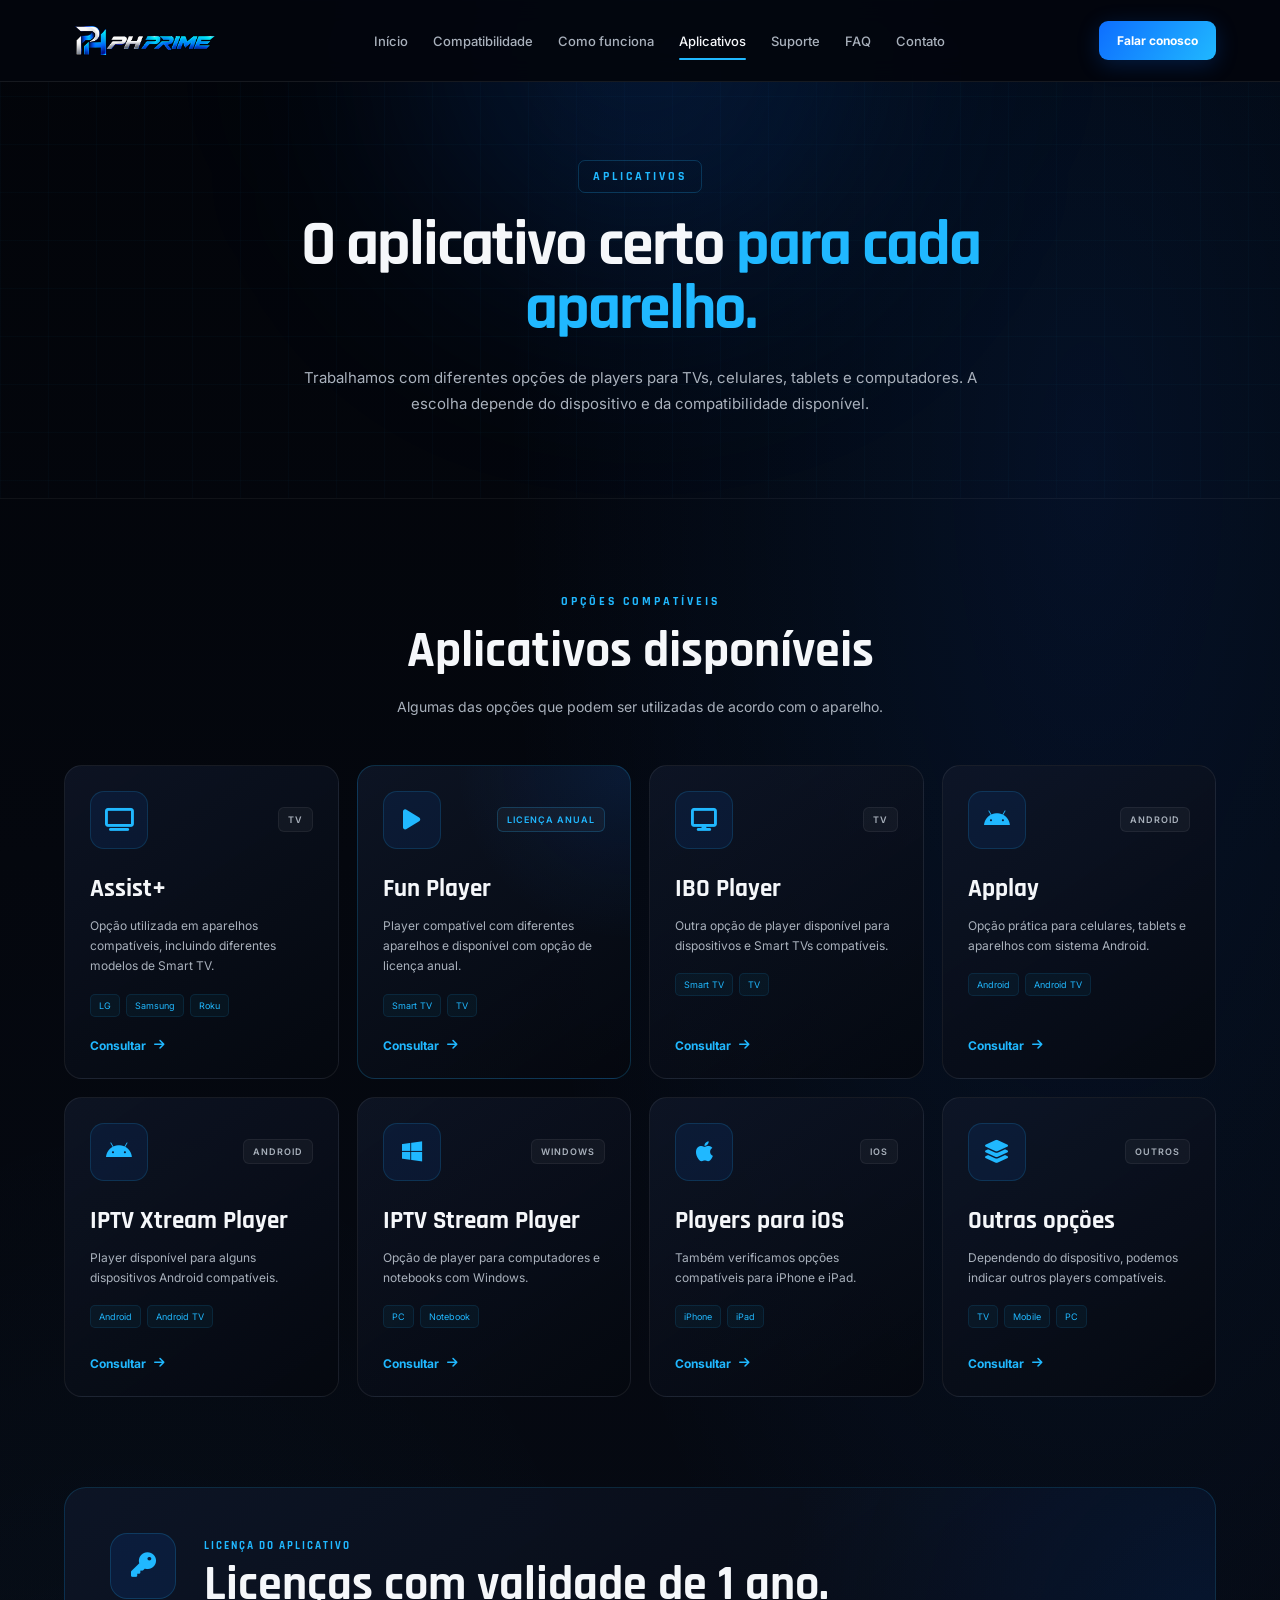
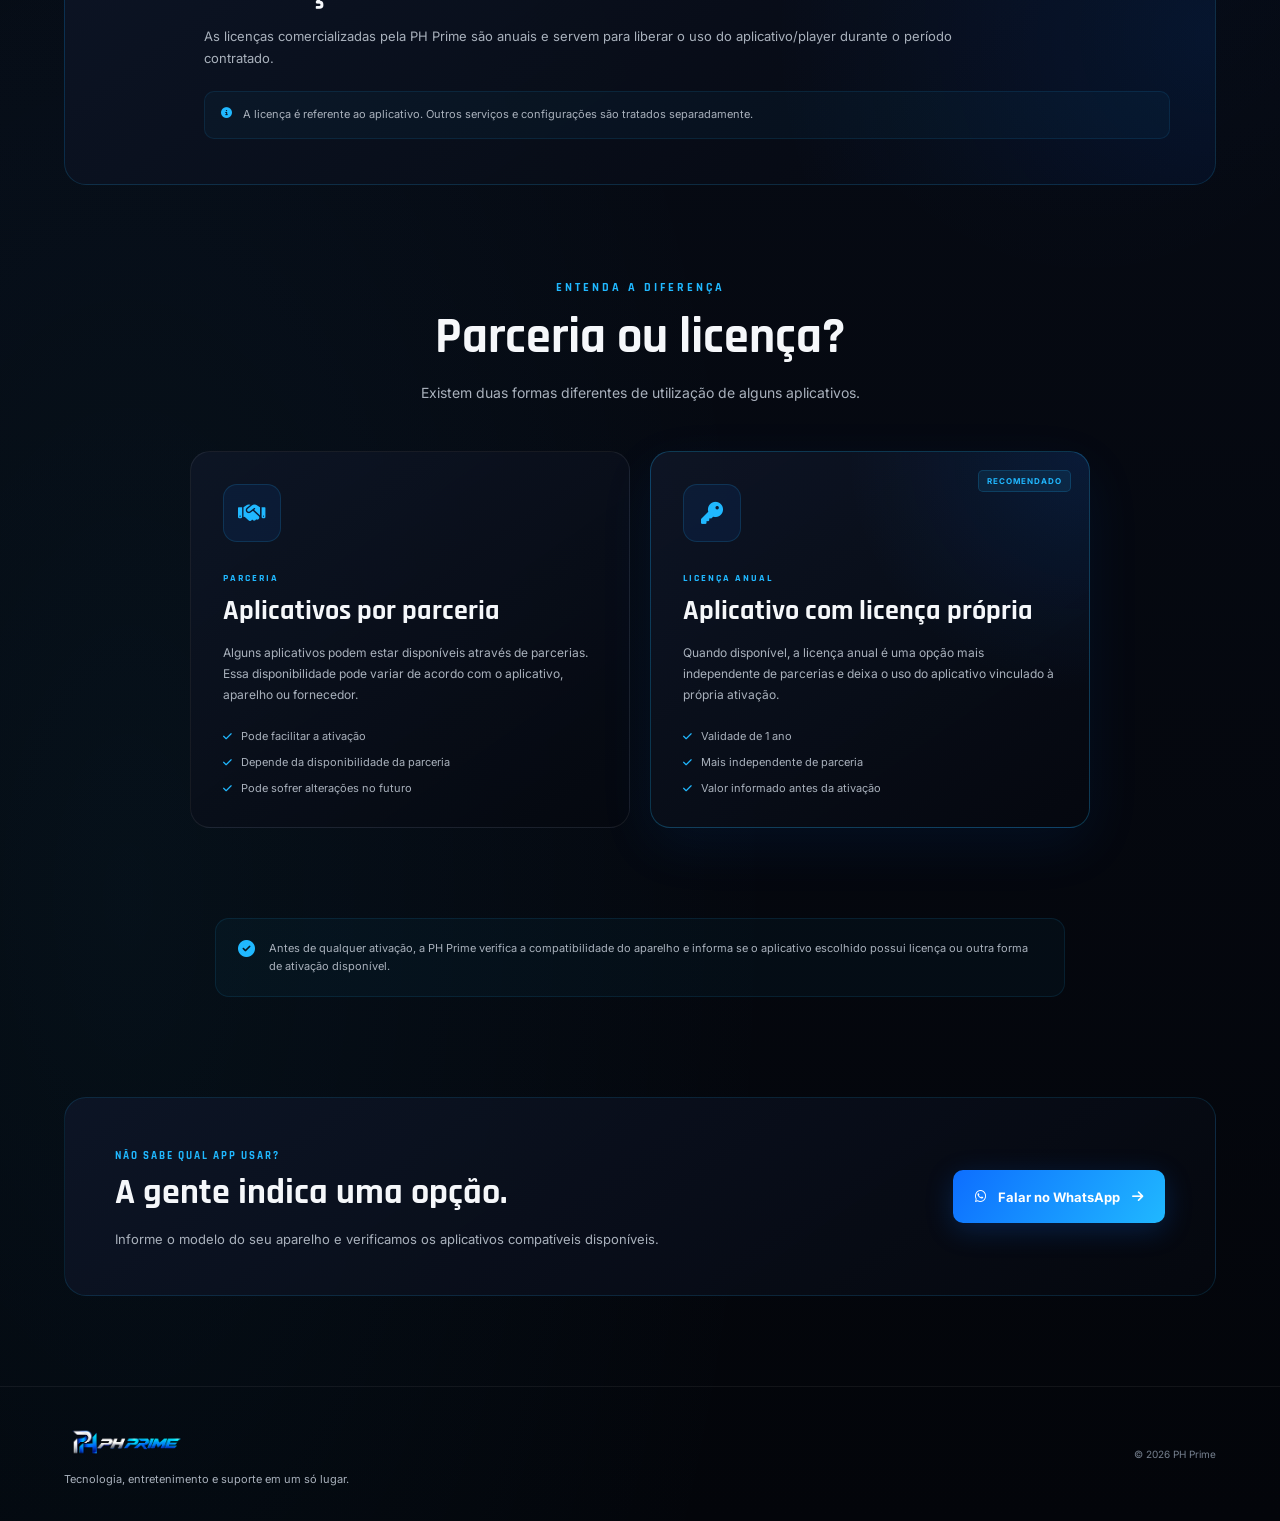
==== aplicativos.html @ 27e97360 "Atualiza site PH Prime e contato" ====
<!DOCTYPE html>
<html lang="pt-BR">

<head>
    <meta charset="UTF-8">

    <meta
        name="viewport"
        content="width=device-width, initial-scale=1.0"
    >

    <meta
        name="theme-color"
        content="#020409"
    >

    <meta
        name="apple-mobile-web-app-capable"
        content="yes"
    >

    <meta
        name="apple-mobile-web-app-status-bar-style"
        content="black-translucent"
    >

    <meta
        name="description"
        content="Conheça os aplicativos compatíveis, opções de licença anual e suporte da PH Prime."
    >

    <title>Aplicativos | PH Prime</title>


    <!-- FONTES -->

    <link
        rel="preconnect"
        href="https://fonts.googleapis.com"
    >

    <link
        rel="preconnect"
        href="https://fonts.gstatic.com"
        crossorigin
    >

    <link
        href="https://fonts.googleapis.com/css2?family=Inter:wght@400;500;600;700&family=Rajdhani:wght@500;600;700&display=swap"
        rel="stylesheet"
    >


    <!-- ÍCONES -->

    <link
        rel="stylesheet"
        href="https://cdnjs.cloudflare.com/ajax/libs/font-awesome/6.5.2/css/all.min.css"
    >


    <!-- CSS -->

    <link
        rel="stylesheet"
        href="css/style.css"
    >
<link
    rel="icon"
    type="image/png"
    href="assets/logo/ph-prime-quadrada.png"
>

<link
    rel="apple-touch-icon"
    href="assets/logo/ph-prime-quadrada.png"
>

</head>


<body>


    <!-- =========================
         HEADER
    ========================== -->

    <header class="header">

        <div class="container header-container">


            <a
                href="index.html"
                class="logo"
                aria-label="Página inicial PH Prime"
            >

                <img
                    src="assets/logo/logo-ph-prime.png"
                    alt="PH Prime"
                    class="logo-img"
                >

            </a>


            <nav
                class="nav"
                id="nav"
            >

                <a
                    href="index.html"
                    class="nav-link"
                >
                    Início
                </a>


                <a
                    href="compatibilidade.html"
                    class="nav-link"
                >
                    Compatibilidade
                </a>


                <a
                    href="como-funciona.html"
                    class="nav-link"
                >
                    Como funciona
                </a>


                <a
                    href="aplicativos.html"
                    class="nav-link ativo"
                >
                    Aplicativos
                </a>


                <a
                    href="suporte.html"
                    class="nav-link"
                >
                    Suporte
                </a>


                <a
                    href="faq.html"
                    class="nav-link"
                >
                    FAQ
                </a>
<a
    href="contato.html"
    class="nav-link"
>
    Contato
</a>
            </nav>


            <a
                href="contato.html"
                class="btn-header"
            >
                Falar conosco
            </a>


            <button
                class="menu-mobile"
                id="menu-mobile"
                aria-label="Abrir menu"
                aria-expanded="false"
            >

                <span></span>
                <span></span>
                <span></span>

            </button>

        </div>

    </header>



    <main>


        <!-- =========================
             HERO
        ========================== -->

        <section class="page-hero">

            <div class="page-glow"></div>


            <div class="container page-hero-container">


                <span class="page-tag">
                    APLICATIVOS
                </span>


                <h1>
                    O aplicativo certo
                    <span>para cada aparelho.</span>
                </h1>


                <p>
                    Trabalhamos com diferentes opções de players
                    para TVs, celulares, tablets e computadores.
                    A escolha depende do dispositivo e da
                    compatibilidade disponível.
                </p>


            </div>

        </section>



        <!-- =========================
             APPS
        ========================== -->

        <section class="apps-section">

            <div class="container">


                <div class="section-heading">

                    <span>
                        OPÇÕES COMPATÍVEIS
                    </span>


                    <h2>
                        Aplicativos disponíveis
                    </h2>


                    <p>
                        Algumas das opções que podem ser utilizadas
                        de acordo com o aparelho.
                    </p>

                </div>



                <div class="apps-grid">


                    <!-- ASSIST+ -->

                    <article class="app-card">

                        <div class="app-top">

                            <div class="app-icon">
                                <i class="fa-solid fa-tv"></i>
                            </div>


                            <span class="app-status">
                                TV
                            </span>

                        </div>


                        <h3>
                            Assist+
                        </h3>


                        <p>
                            Opção utilizada em aparelhos compatíveis,
                            incluindo diferentes modelos de Smart TV.
                        </p>


                        <div class="app-plataformas">

                            <span>LG</span>
                            <span>Samsung</span>
                            <span>Roku</span>

                        </div>


                        <a href="contato.html">
                            Consultar
                            <i class="fa-solid fa-arrow-right"></i>
                        </a>

                    </article>



                    <!-- FUN PLAYER -->

                    <article class="app-card app-card-destaque">

                        <div class="app-top">

                            <div class="app-icon">
                                <i class="fa-solid fa-play"></i>
                            </div>


                            <span class="app-status app-status-azul">
                                Licença anual
                            </span>

                        </div>


                        <h3>
                            Fun Player
                        </h3>


                        <p>
                            Player compatível com diferentes aparelhos
                            e disponível com opção de licença anual.
                        </p>


                        <div class="app-plataformas">

                            <span>Smart TV</span>
                            <span>TV</span>

                        </div>


                        <a href="contato.html">
                            Consultar
                            <i class="fa-solid fa-arrow-right"></i>
                        </a>

                    </article>



                    <!-- IBO -->

                    <article class="app-card">

                        <div class="app-top">

                            <div class="app-icon">
                                <i class="fa-solid fa-display"></i>
                            </div>


                            <span class="app-status">
                                TV
                            </span>

                        </div>


                        <h3>
                            IBO Player
                        </h3>


                        <p>
                            Outra opção de player disponível
                            para dispositivos e Smart TVs compatíveis.
                        </p>


                        <div class="app-plataformas">

                            <span>Smart TV</span>
                            <span>TV</span>

                        </div>


                        <a href="contato.html">
                            Consultar
                            <i class="fa-solid fa-arrow-right"></i>
                        </a>

                    </article>



                    <!-- APPLAY -->

                    <article class="app-card">

                        <div class="app-top">

                            <div class="app-icon">
                                <i class="fa-brands fa-android"></i>
                            </div>


                            <span class="app-status">
                                Android
                            </span>

                        </div>


                        <h3>
                            Applay
                        </h3>


                        <p>
                            Opção prática para celulares,
                            tablets e aparelhos com sistema Android.
                        </p>


                        <div class="app-plataformas">

                            <span>Android</span>
                            <span>Android TV</span>

                        </div>


                        <a href="contato.html">
                            Consultar
                            <i class="fa-solid fa-arrow-right"></i>
                        </a>

                    </article>



                    <!-- XTREAM -->

                    <article class="app-card">

                        <div class="app-top">

                            <div class="app-icon">
                                <i class="fa-brands fa-android"></i>
                            </div>


                            <span class="app-status">
                                Android
                            </span>

                        </div>


                        <h3>
                            IPTV Xtream Player
                        </h3>


                        <p>
                            Player disponível para alguns
                            dispositivos Android compatíveis.
                        </p>


                        <div class="app-plataformas">

                            <span>Android</span>
                            <span>Android TV</span>

                        </div>


                        <a href="contato.html">
                            Consultar
                            <i class="fa-solid fa-arrow-right"></i>
                        </a>

                    </article>



                    <!-- WINDOWS -->

                    <article class="app-card">

                        <div class="app-top">

                            <div class="app-icon">
                                <i class="fa-brands fa-windows"></i>
                            </div>


                            <span class="app-status">
                                Windows
                            </span>

                        </div>


                        <h3>
                            IPTV Stream Player
                        </h3>


                        <p>
                            Opção de player para computadores
                            e notebooks com Windows.
                        </p>


                        <div class="app-plataformas">

                            <span>PC</span>
                            <span>Notebook</span>

                        </div>


                        <a href="contato.html">
                            Consultar
                            <i class="fa-solid fa-arrow-right"></i>
                        </a>

                    </article>



                    <!-- IOS -->

                    <article class="app-card">

                        <div class="app-top">

                            <div class="app-icon">
                                <i class="fa-brands fa-apple"></i>
                            </div>


                            <span class="app-status">
                                iOS
                            </span>

                        </div>


                        <h3>
                            Players para iOS
                        </h3>


                        <p>
                            Também verificamos opções compatíveis
                            para iPhone e iPad.
                        </p>


                        <div class="app-plataformas">

                            <span>iPhone</span>
                            <span>iPad</span>

                        </div>


                        <a href="contato.html">
                            Consultar
                            <i class="fa-solid fa-arrow-right"></i>
                        </a>

                    </article>



                    <!-- OUTROS -->

                    <article class="app-card">

                        <div class="app-top">

                            <div class="app-icon">
                                <i class="fa-solid fa-layer-group"></i>
                            </div>


                            <span class="app-status">
                                Outros
                            </span>

                        </div>


                        <h3>
                            Outras opções
                        </h3>


                        <p>
                            Dependendo do dispositivo,
                            podemos indicar outros players compatíveis.
                        </p>


                        <div class="app-plataformas">

                            <span>TV</span>
                            <span>Mobile</span>
                            <span>PC</span>

                        </div>


                        <a href="contato.html">
                            Consultar
                            <i class="fa-solid fa-arrow-right"></i>
                        </a>

                    </article>


                </div>

            </div>

        </section>



        <!-- =========================
             LICENÇAS
        ========================== -->

        <section class="licencas-section">

            <div class="container">


                <div class="licenca-box">


                    <div class="licenca-icone">

                        <i class="fa-solid fa-key"></i>

                    </div>



                    <div class="licenca-conteudo">


                        <span class="licenca-tag">
                            LICENÇA DO APLICATIVO
                        </span>


                        <h2>
                            Licenças com validade de 1 ano.
                        </h2>


                        <p>
                            As licenças comercializadas pela PH Prime
                            são anuais e servem para liberar o uso do
                            aplicativo/player durante o período contratado.
                        </p>


                        <div class="licenca-aviso">

                            <i class="fa-solid fa-circle-info"></i>

                            <span>
                                A licença é referente ao aplicativo.
                                Outros serviços e configurações são tratados separadamente.
                            </span>

                        </div>


                    </div>


                </div>

            </div>

        </section>



        <!-- =========================
             PARCERIA X LICENÇA
        ========================== -->

        <section class="parceria-section">

            <div class="container">


                <div class="section-heading">

                    <span>
                        ENTENDA A DIFERENÇA
                    </span>


                    <h2>
                        Parceria ou licença?
                    </h2>


                    <p>
                        Existem duas formas diferentes de utilização
                        de alguns aplicativos.
                    </p>

                </div>



                <div class="parceria-grid">


                    <!-- PARCERIA -->

                    <article class="parceria-card">

                        <div class="parceria-icon">

                            <i class="fa-solid fa-handshake"></i>

                        </div>


                        <span class="parceria-label">
                            PARCERIA
                        </span>


                        <h3>
                            Aplicativos por parceria
                        </h3>


                        <p>
                            Alguns aplicativos podem estar disponíveis
                            através de parcerias. Essa disponibilidade
                            pode variar de acordo com o aplicativo,
                            aparelho ou fornecedor.
                        </p>


                        <ul>

                            <li>
                                <i class="fa-solid fa-check"></i>
                                Pode facilitar a ativação
                            </li>

                            <li>
                                <i class="fa-solid fa-check"></i>
                                Depende da disponibilidade da parceria
                            </li>

                            <li>
                                <i class="fa-solid fa-check"></i>
                                Pode sofrer alterações no futuro
                            </li>

                        </ul>

                    </article>



                    <!-- LICENÇA -->

                    <article class="parceria-card parceria-card-principal">

                        <div class="parceria-recomendado">
                            RECOMENDADO
                        </div>


                        <div class="parceria-icon">

                            <i class="fa-solid fa-key"></i>

                        </div>


                        <span class="parceria-label">
                            LICENÇA ANUAL
                        </span>


                        <h3>
                            Aplicativo com licença própria
                        </h3>


                        <p>
                            Quando disponível, a licença anual é uma opção
                            mais independente de parcerias e deixa o uso
                            do aplicativo vinculado à própria ativação.
                        </p>


                        <ul>

                            <li>
                                <i class="fa-solid fa-check"></i>
                                Validade de 1 ano
                            </li>

                            <li>
                                <i class="fa-solid fa-check"></i>
                                Mais independente de parceria
                            </li>

                            <li>
                                <i class="fa-solid fa-check"></i>
                                Valor informado antes da ativação
                            </li>

                        </ul>

                    </article>


                </div>

            </div>

        </section>



        <!-- =========================
             AVISO
        ========================== -->

        <section class="apps-aviso-section">

            <div class="container">


                <div class="apps-aviso">

                    <div>

                        <i class="fa-solid fa-circle-check"></i>

                    </div>


                    <p>
                        Antes de qualquer ativação, a PH Prime verifica
                        a compatibilidade do aparelho e informa se o
                        aplicativo escolhido possui licença ou outra
                        forma de ativação disponível.
                    </p>

                </div>


            </div>

        </section>



        <!-- =========================
             CTA
        ========================== -->

        <section class="compatibilidade-cta">

            <div class="container">


                <div class="cta-box">


                    <div class="cta-conteudo">

                        <span>
                            NÃO SABE QUAL APP USAR?
                        </span>


                        <h2>
                            A gente indica uma opção.
                        </h2>


                        <p>
                            Informe o modelo do seu aparelho
                            e verificamos os aplicativos
                            compatíveis disponíveis.
                        </p>

                    </div>



                    <a
                        href="contato.html"
                        class="btn btn-principal cta-btn"
                    >

                        <i class="fa-brands fa-whatsapp"></i>

                        Falar no WhatsApp

                        <i class="fa-solid fa-arrow-right"></i>

                    </a>


                </div>

            </div>

        </section>


    </main>



    <!-- =========================
         FOOTER
    ========================== -->

    <footer class="footer">

        <div class="container footer-container">


            <div class="footer-logo">

                <img
                    src="assets/logo/logo-ph-prime.png"
                    alt="PH Prime"
                >


                <p>
                    Tecnologia, entretenimento e suporte
                    em um só lugar.
                </p>

            </div>


            <div class="footer-copy">

                <span>
                    © 2026 PH Prime
                </span>

            </div>


        </div>

    </footer>



    <script src="js/script.js"></script>


</body>

</html>
---- css/style.css ----
/* ==========================================
   PH PRIME - CSS PRINCIPAL
========================================== */

:root {
    --preto: #05070b;
    --preto-secundario: #0b1020;

    --branco: #f5f7fa;
    --cinza: #a9b1bc;

    --azul: #0d6eff;
    --azul-claro: #20b8ff;

    --borda: rgba(255, 255, 255, 0.08);
    --borda-azul: rgba(32, 184, 255, 0.22);
}


/* ==========================================
   RESET
========================================== */

* {
    margin: 0;
    padding: 0;

    box-sizing: border-box;
}

html {
    scroll-behavior: smooth;

    background-color: #020409;
}

body {
    min-height: 100vh;

    background-color: #020409;

    background:
        radial-gradient(
            ellipse at 85% 15%,
            rgba(13, 110, 255, 0.11),
            transparent 38%
        ),

        radial-gradient(
            ellipse at 10% 80%,
            rgba(32, 184, 255, 0.05),
            transparent 40%
        ),

        linear-gradient(
            180deg,
            #020409 0%,
            #060a13 55%,
            #03050a 100%
        );

    color: var(--branco);

    font-family:
        "Inter",
        sans-serif;

    overflow-x: hidden;
}

a {
    color: inherit;

    text-decoration: none;
}

button {
    font-family: inherit;
}

img {
    display: block;

    max-width: 100%;
}

.container {
    width:
        min(
            1180px,
            90%
        );

    margin:
        0 auto;
}


/* ==========================================
   HEADER
========================================== */

.header {
    position: fixed;

    top: 0;
    left: 0;

    width: 100%;
    height: 82px;

    display: flex;
    align-items: center;

    background:
        rgba(
            3,
            6,
            13,
            0.94
        );

    backdrop-filter:
        blur(12px);

    border-bottom:
        1px solid var(--borda);

    z-index: 1000;
}

.header-container {
    height: 100%;

    display: flex;
    align-items: center;
    justify-content:
        space-between;

    gap: 20px;
}


/* ==========================================
   LOGO
========================================== */

.logo {
    display: flex;

    align-items: center;

    flex-shrink: 0;
}

.logo-img {
    width: 155px;

    height: auto;
}


/* ==========================================
   MENU
========================================== */

.nav {
    display: flex;
    align-items: center;

    gap: 25px;
}

.nav-link {
    position: relative;

    padding:
        30px 0;

    color:
        var(--cinza);

    font-size: 13px;
    font-weight: 500;

    transition:
        color 0.2s ease;
}

.nav-link::after {
    content: "";

    position: absolute;

    left: 0;
    bottom: 19px;

    width: 0;
    height: 2px;

    border-radius: 20px;

    background:
        var(--azul-claro);

    transition:
        width 0.2s ease;
}

.nav-link:hover,
.nav-link.ativo {
    color:
        var(--branco);
}

.nav-link:hover::after,
.nav-link.ativo::after {
    width: 100%;
}


/* ==========================================
   HEADER BUTTON
========================================== */

.btn-header {
    padding:
        12px 18px;

    display: inline-flex;
    align-items: center;
    justify-content: center;

    border-radius: 9px;

    background:
        linear-gradient(
            125deg,
            var(--azul),
            var(--azul-claro)
        );

    color: white;

    font-size: 12px;
    font-weight: 700;

    white-space: nowrap;

    box-shadow:
        0 5px 22px
        rgba(
            13,
            110,
            255,
            0.22
        );

    transition:
        0.2s ease;
}

.btn-header:hover {
    transform:
        translateY(-2px);
}


/* ==========================================
   MENU MOBILE
========================================== */

.menu-mobile {
    width: 42px;
    height: 42px;

    display: none;

    flex-direction: column;
    align-items: center;
    justify-content: center;

    gap: 6px;

    border: 0;

    background:
        transparent;

    cursor: pointer;
}

.menu-mobile span {
    width: 26px;
    height: 2px;

    background:
        white;

    border-radius:
        20px;
}


/* ==========================================
   BOTÕES
========================================== */

.btn {
    min-height: 53px;

    padding:
        0 22px;

    display: inline-flex;
    align-items: center;
    justify-content: center;

    gap: 12px;

    border-radius: 10px;

    font-size: 13px;
    font-weight: 700;

    transition:
        0.2s ease;
}

.btn-principal {
    background:
        linear-gradient(
            125deg,
            var(--azul),
            var(--azul-claro)
        );

    color: white;

    box-shadow:
        0 7px 28px
        rgba(
            13,
            110,
            255,
            0.22
        );
}

.btn-principal:hover {
    transform:
        translateY(-2px);

    box-shadow:
        0 9px 30px
        rgba(
            13,
            110,
            255,
            0.35
        );
}

.btn-secundario {
    border:
        1px solid
        rgba(
            32,
            184,
            255,
            0.25
        );

    background:
        rgba(
            255,
            255,
            255,
            0.018
        );

    color:
        var(--branco);
}

.btn-secundario:hover {
    border-color:
        var(--azul-claro);

    background:
        rgba(
            32,
            184,
            255,
            0.05
        );
}

.whatsapp-icon {
    color: #ffffff;

    font-size: 19px;
}


/* ==========================================
   HOME HERO
========================================== */

.hero {
    position: relative;

    min-height: 100vh;

    padding-top: 82px;

    display: flex;
    align-items: center;

    background:
        radial-gradient(
            ellipse at 78% 42%,
            rgba(13, 110, 255, 0.10),
            transparent 45%
        ),

        radial-gradient(
            ellipse at 20% 90%,
            rgba(32, 184, 255, 0.035),
            transparent 40%
        );

    overflow: hidden;
}

.hero::before {
    content: "";

    position: absolute;

    inset: 0;

    background-image:

        linear-gradient(
            rgba(
                32,
                184,
                255,
                0.022
            )
            1px,
            transparent 1px
        ),

        linear-gradient(
            90deg,
            rgba(
                32,
                184,
                255,
                0.022
            )
            1px,
            transparent 1px
        );

    background-size:
        48px 48px;

    pointer-events: none;
}

.hero-luz {
    position: absolute;

    border-radius: 50%;

    filter:
        blur(95px);
}

.hero-luz-1 {
    width: 440px;
    height: 440px;

    top: -130px;
    right: -170px;

    background:
        rgba(
            13,
            110,
            255,
            0.19
        );
}

.hero-luz-2 {
    width: 350px;
    height: 350px;

    bottom: -180px;
    left: -170px;

    background:
        rgba(
            32,
            184,
            255,
            0.10
        );
}

.hero-container {
    position: relative;

    min-height:
        calc(
            100vh - 82px
        );

    display: grid;

    grid-template-columns:
        minmax(
            0,
            1.05fr
        )
        minmax(
            0,
            0.95fr
        );

    align-items: center;

    gap: 55px;

    padding:
        65px 0;

    z-index: 2;
}

.hero-conteudo {
    max-width:
        650px;
}

.hero-tag {
    display:
        inline-flex;

    padding:
        8px 14px;

    border:
        1px solid
        var(--borda-azul);

    border-radius: 7px;

    background:
        rgba(
            13,
            110,
            255,
            0.07
        );

    color:
        var(--azul-claro);

    font-family:
        "Rajdhani",
        sans-serif;

    font-size: 13px;
    font-weight: 700;

    letter-spacing: 3px;
}

.hero h1 {
    margin-top: 22px;

    font-family:
        "Rajdhani",
        sans-serif;

    font-size:
        clamp(
            50px,
            5.5vw,
            82px
        );

    line-height: 0.96;

    letter-spacing: -2px;
}

.hero h1 span {
    color:
        var(--azul-claro);
}

.hero-descricao {
    max-width: 580px;

    margin-top: 26px;

    color:
        var(--cinza);

    font-size: 16px;

    line-height: 1.75;
}

.hero-botoes {
    margin-top: 32px;

    display: flex;

    gap: 14px;
}

.hero-diferenciais {
    margin-top: 33px;

    display: flex;
    align-items: center;
    flex-wrap: wrap;

    gap: 18px;
}

.diferencial {
    display: flex;
    align-items: center;

    gap: 8px;

    color:
        var(--cinza);

    font-size: 12px;
}

.diferencial-icone {
    width: 23px;
    height: 23px;

    display: flex;
    align-items: center;
    justify-content: center;

    border-radius: 50%;

    color:
        var(--azul-claro);

    background:
        rgba(
            32,
            184,
            255,
            0.08
        );

    border:
        1px solid
        var(--borda-azul);
}


/* ==========================================
   HOME TV
========================================== */

.hero-visual {
    display: flex;

    justify-content: center;
}

.device-showcase {
    position: relative;

    width: 100%;
    max-width: 470px;

    min-height: 470px;

    display: flex;
    align-items: center;
    justify-content: center;
}

.device-tv {
    position: relative;

    width: 390px;

    padding: 10px;

    border-radius: 20px;

    background:
        #080d17;

    border:
        1px solid
        var(--borda-azul);
}

.device-tv-screen {
    aspect-ratio:
        16 / 9;

    display: flex;
    flex-direction: column;

    align-items: center;
    justify-content: center;

    border-radius: 14px;

    background:
        #04070c;
}

.device-tv-screen img {
    width: 62%;
}

.device-tv-screen span {
    margin-top: 12px;

    color:
        var(--cinza);

    font-size: 9px;
}

.tv-base {
    position: absolute;

    left: 50%;
    bottom: -42px;

    width: 120px;
    height: 26px;

    transform:
        translateX(-50%);
}

.tv-base::before {
    content: "";

    position: absolute;

    left: 50%;

    width: 16px;
    height: 24px;

    transform:
        translateX(-50%);

    background:
        #3b4655;
}

.tv-base::after {
    content: "";

    position: absolute;

    left: 50%;
    bottom: 0;

    width: 115px;
    height: 8px;

    transform:
        translateX(-50%);

    border-radius: 20px;

    background:
        #667384;
}

.device-phone {
    position: absolute;

    right: -8px;
    bottom: 10px;

    width: 92px;
    height: 185px;

    display: flex;

    align-items: center;
    justify-content: center;

    border-radius: 22px;

    background:
        #080d17;

    border:
        1px solid
        rgba(
            255,
            255,
            255,
            0.12
        );

    z-index: 4;
}

.device-phone img {
    width: 78%;
}

.phone-camera {
    position: absolute;

    top: 8px;
    left: 50%;

    width: 34px;
    height: 6px;

    transform:
        translateX(-50%);

    border-radius: 20px;

    background:
        black;
}


/* ==========================================
   PÁGINAS INTERNAS
========================================== */

.page-hero {
    position: relative;

    padding:
        160px 0 80px;

    overflow: hidden;

    border-bottom:
        1px solid
        rgba(
            255,
            255,
            255,
            0.05
        );
}

.page-hero::before {
    content: "";

    position: absolute;

    inset: 0;

    background-image:

        linear-gradient(
            rgba(
                32,
                184,
                255,
                0.025
            )
            1px,
            transparent 1px
        ),

        linear-gradient(
            90deg,
            rgba(
                32,
                184,
                255,
                0.025
            )
            1px,
            transparent 1px
        );

    background-size:
        48px 48px;
}

.page-glow {
    position: absolute;

    width: 450px;
    height: 450px;

    top: -180px;
    left: 50%;

    transform:
        translateX(-50%);

    border-radius: 50%;

    background:
        rgba(
            13,
            110,
            255,
            0.16
        );

    filter:
        blur(120px);
}

.page-hero-container {
    position: relative;

    max-width: 850px;

    text-align: center;

    z-index: 2;
}

.page-tag {
    display:
        inline-flex;

    padding:
        8px 14px;

    border:
        1px solid
        var(--borda-azul);

    border-radius: 7px;

    color:
        var(--azul-claro);

    font-family:
        "Rajdhani",
        sans-serif;

    font-size: 12px;
    font-weight: 700;

    letter-spacing: 3px;
}

.page-hero h1 {
    margin-top: 20px;

    font-family:
        "Rajdhani",
        sans-serif;

    font-size:
        clamp(
            45px,
            5vw,
            70px
        );

    line-height: 1;

    letter-spacing: -2px;
}

.page-hero h1 span {
    color:
        var(--azul-claro);
}

.page-hero p {
    max-width: 700px;

    margin:
        24px auto 0;

    color:
        var(--cinza);

    font-size: 15px;

    line-height: 1.75;
}


/* ==========================================
   COMPATIBILIDADE
========================================== */

.compatibilidade-section {
    padding:
        90px 0;
}

.section-heading {
    max-width: 620px;

    margin:
        0 auto 50px;

    text-align: center;
}

.section-heading > span {
    color:
        var(--azul-claro);

    font-family:
        "Rajdhani",
        sans-serif;

    font-size: 12px;
    font-weight: 700;

    letter-spacing: 3px;
}

.section-heading h2 {
    margin-top: 10px;

    font-family:
        "Rajdhani",
        sans-serif;

    font-size:
        clamp(
            35px,
            4vw,
            50px
        );
}

.section-heading p {
    margin-top: 15px;

    color:
        var(--cinza);

    font-size: 14px;
}

.compatibilidade-grid {
    display: grid;

    grid-template-columns:
        repeat(
            4,
            1fr
        );

    gap: 18px;
}


/* ==========================================
   CARD COMPATIBILIDADE
========================================== */

.device-card {
    position: relative;

    min-height: 270px;

    padding: 25px;

    display: flex;
    flex-direction: column;

    border-radius: 18px;

    background:
        linear-gradient(
            145deg,
            rgba(
                16,
                24,
                42,
                0.74
            ),
            rgba(
                5,
                8,
                15,
                0.82
            )
        );

    border:
        1px solid
        rgba(
            255,
            255,
            255,
            0.07
        );

    transition:
        0.25s ease;
}

.device-card:hover {
    transform:
        translateY(-5px);

    border-color:
        var(--borda-azul);

    box-shadow:
        0 18px 50px
        rgba(
            0,
            0,
            0,
            0.25
        );
}

.device-card-top {
    display: flex;
    align-items: center;
    justify-content:
        space-between;

    gap: 15px;
}


/* ==========================================
   ÍCONES / LOGOS
========================================== */

.device-icon {
    width: 58px;
    height: 58px;

    display: flex;
    align-items: center;
    justify-content: center;

    flex-shrink: 0;

    border-radius: 14px;

    background:
        rgba(
            13,
            110,
            255,
            0.09
        );

    border:
        1px solid
        rgba(
            32,
            184,
            255,
            0.16
        );
}

.device-icon i {
    color:
        var(--azul-claro);

    font-size: 24px;
}

.marca-icon {
    padding: 10px;
}

.marca-icon img {
    width: 100%;
    max-width: 35px;

    height: 35px;

    object-fit: contain;
}

.device-card:nth-child(1)
.marca-icon img,

.device-card:nth-child(3)
.marca-icon img,

.device-card:nth-child(4)
.marca-icon img,

.device-card:nth-child(5)
.marca-icon img {
    max-width: 38px;
}


/* ==========================================
   STATUS
========================================== */

.device-status {
    padding:
        6px 9px;

    border-radius: 6px;

    background:
        rgba(
            255,
            255,
            255,
            0.04
        );

    border:
        1px solid
        rgba(
            255,
            255,
            255,
            0.06
        );

    color:
        var(--cinza);

    font-size: 9px;
    font-weight: 600;

    letter-spacing: 1px;

    text-transform: uppercase;
}

.status-azul {
    color:
        var(--azul-claro);

    border-color:
        var(--borda-azul);
}


/* ==========================================
   TEXTO CARD
========================================== */

.device-card h3 {
    margin-top: 25px;

    font-family:
        "Rajdhani",
        sans-serif;

    font-size: 25px;
}

.device-card p {
    margin-top: 12px;

    color:
        var(--cinza);

    font-size: 12px;

    line-height: 1.7;
}

.device-card > a {
    margin-top: auto;

    padding-top: 22px;

    display: inline-flex;
    align-items: center;

    gap: 8px;

    color:
        var(--azul-claro);

    font-size: 12px;
    font-weight: 700;
}


/* ==========================================
   CTA
========================================== */

.compatibilidade-cta {
    padding:
        10px 0 90px;
}

.cta-box {
    padding:
        45px 50px;

    display: flex;
    align-items: center;
    justify-content:
        space-between;

    gap: 40px;

    border-radius: 22px;

    background:
        linear-gradient(
            145deg,
            rgba(
                14,
                22,
                40,
                0.88
            ),
            rgba(
                5,
                8,
                15,
                0.94
            )
        );

    border:
        1px solid
        rgba(
            32,
            184,
            255,
            0.14
        );
}

.cta-conteudo {
    max-width:
        650px;
}

.cta-conteudo > span {
    color:
        var(--azul-claro);

    font-family:
        "Rajdhani",
        sans-serif;

    font-size: 11px;
    font-weight: 700;

    letter-spacing: 2px;
}

.cta-conteudo h2 {
    margin-top: 7px;

    font-family:
        "Rajdhani",
        sans-serif;

    font-size: 36px;
}

.cta-conteudo p {
    margin-top: 13px;

    color:
        var(--cinza);

    font-size: 13px;

    line-height: 1.7;
}


/* ==========================================
   FOOTER
========================================== */

.footer {
    padding:
        35px 0;

    border-top:
        1px solid
        rgba(
            255,
            255,
            255,
            0.06
        );
}

.footer-container {
    display: flex;
    align-items: center;
    justify-content:
        space-between;

    gap: 30px;
}

.footer-logo img {
    width: 120px;
}

.footer-logo p {
    max-width: 350px;

    margin-top: 10px;

    color:
        var(--cinza);

    font-size: 11px;
}

.footer-copy {
    color:
        #76808f;

    font-size: 10px;
}


/* ==========================================
   COMO FUNCIONA
========================================== */

.processo-section {
    padding: 90px 0;
}

.processo-grid {
    position: relative;

    display: grid;

    grid-template-columns:
        repeat(5, 1fr);

    gap: 16px;
}

.processo-grid::before {
    content: "";

    position: absolute;

    top: 58px;
    left: 8%;

    width: 84%;
    height: 1px;

    background:
        linear-gradient(
            90deg,
            transparent,
            rgba(32, 184, 255, 0.28),
            rgba(13, 110, 255, 0.30),
            rgba(32, 184, 255, 0.28),
            transparent
        );

    z-index: 0;
}

.processo-card {
    position: relative;

    min-height: 310px;

    padding: 24px;

    display: flex;
    flex-direction: column;

    border-radius: 18px;

    background:
        linear-gradient(
            145deg,
            rgba(16, 24, 42, 0.74),
            rgba(5, 8, 15, 0.88)
        );

    border:
        1px solid
        rgba(
            255,
            255,
            255,
            0.07
        );

    overflow: hidden;

    transition:
        transform 0.25s ease,
        border-color 0.25s ease,
        box-shadow 0.25s ease;

    z-index: 2;
}

.processo-card:hover {
    transform:
        translateY(-5px);

    border-color:
        rgba(
            32,
            184,
            255,
            0.28
        );

    box-shadow:
        0 18px 50px
        rgba(
            0,
            0,
            0,
            0.25
        );
}

.processo-numero {
    position: absolute;

    top: 17px;
    right: 18px;

    color:
        rgba(
            32,
            184,
            255,
            0.18
        );

    font-family:
        "Rajdhani",
        sans-serif;

    font-size: 33px;
    font-weight: 700;
}

.processo-icone {
    width: 58px;
    height: 58px;

    display: flex;
    align-items: center;
    justify-content: center;

    border-radius: 15px;

    background:
        rgba(
            13,
            110,
            255,
            0.09
        );

    border:
        1px solid
        rgba(
            32,
            184,
            255,
            0.18
        );

    color:
        var(--azul-claro);

    font-size: 22px;
}

.processo-card h3 {
    margin-top: 30px;

    font-family:
        "Rajdhani",
        sans-serif;

    font-size: 23px;

    line-height: 1.05;
}

.processo-card p {
    margin-top: 13px;

    color:
        var(--cinza);

    font-size: 12px;

    line-height: 1.7;
}

.processo-card-final {
    border-color:
        rgba(
            32,
            184,
            255,
            0.18
        );

    background:
        radial-gradient(
            circle at top right,
            rgba(
                13,
                110,
                255,
                0.10
            ),
            transparent 45%
        ),

        linear-gradient(
            145deg,
            rgba(
                16,
                24,
                42,
                0.78
            ),
            rgba(
                5,
                8,
                15,
                0.90
            )
        );
}


/* ==========================================
   BLOCO DE INFORMAÇÕES
========================================== */

.processo-info-section {
    padding:
        0 0 90px;
}

.processo-info-box {
    padding: 48px;

    display: grid;

    grid-template-columns:
        1fr 1fr;

    gap: 60px;

    align-items: center;

    border-radius: 22px;

    background:
        radial-gradient(
            circle at right,
            rgba(
                13,
                110,
                255,
                0.12
            ),
            transparent 38%
        ),

        linear-gradient(
            145deg,
            rgba(
                14,
                22,
                40,
                0.88
            ),
            rgba(
                5,
                8,
                15,
                0.94
            )
        );

    border:
        1px solid
        rgba(
            32,
            184,
            255,
            0.14
        );
}

.processo-info-tag {
    color:
        var(--azul-claro);

    font-family:
        "Rajdhani",
        sans-serif;

    font-size: 11px;
    font-weight: 700;

    letter-spacing: 2px;
}

.processo-info-texto h2 {
    max-width: 520px;

    margin-top: 9px;

    font-family:
        "Rajdhani",
        sans-serif;

    font-size:
        clamp(
            32px,
            4vw,
            47px
        );

    line-height: 1;
}

.processo-info-texto p {
    max-width: 540px;

    margin-top: 17px;

    color:
        var(--cinza);

    font-size: 13px;

    line-height: 1.75;
}

.processo-beneficios {
    display: grid;

    gap: 13px;
}

.processo-beneficio {
    min-height: 76px;

    padding:
        13px 16px;

    display: flex;
    align-items: center;

    gap: 14px;

    border-radius: 13px;

    background:
        rgba(
            255,
            255,
            255,
            0.025
        );

    border:
        1px solid
        rgba(
            255,
            255,
            255,
            0.06
        );
}

.processo-beneficio-icon {
    width: 42px;
    height: 42px;

    display: flex;
    align-items: center;
    justify-content: center;

    flex-shrink: 0;

    border-radius: 11px;

    background:
        rgba(
            13,
            110,
            255,
            0.09
        );

    border:
        1px solid
        rgba(
            32,
            184,
            255,
            0.16
        );

    color:
        var(--azul-claro);
}

.processo-beneficio div:last-child {
    display: flex;

    flex-direction: column;
}

.processo-beneficio strong {
    font-size: 12px;
}

.processo-beneficio span {
    margin-top: 4px;

    color:
        var(--cinza);

    font-size: 10px;
}


/* ==========================================
   TABLET
========================================== */

@media (max-width: 1050px) {

    .compatibilidade-grid {
        grid-template-columns:
            repeat(
                3,
                1fr
            );
    }


    .processo-grid {
        grid-template-columns:
            repeat(
                3,
                1fr
            );
    }


    .processo-grid::before {
        display: none;
    }

}


/* ==========================================
   MOBILE
========================================== */

@media (max-width: 850px) {

    .container {
        width: 92%;
    }


    .header {
        height: 68px;
    }


    .logo-img {
        width: 115px;
    }


    .btn-header {
        display: none;
    }


    .menu-mobile {
        display: flex;
    }


   .nav {
    position: fixed;

    top: 68px;
    left: 0;

    width: 100%;

    height:
        calc(
            100dvh - 68px
        );

    padding:
        25px 7% 45px;

    display: flex;
    flex-direction: column;

    gap: 0;

    overflow-y: auto;

    background:
        #03060d;

    transform:
        translateX(100%);

    opacity: 0;

    pointer-events: none;

    transition:
        0.3s ease;
}

    .nav.aberto {
        transform:
            translateX(0);

        opacity: 1;

        pointer-events: auto;
    }


    .nav-link {
        width: 100%;

        padding:
            18px 5px;

        font-size: 16px;

        border-bottom:
            1px solid
            rgba(
                255,
                255,
                255,
                0.06
            );
    }


    .nav-link::after {
        display: none;
    }


    /* HOME */

    .hero {
        padding-top:
            68px;
    }


    .hero-container {
        grid-template-columns:
            1fr;

        text-align:
            center;
    }


    .hero-botoes {
        flex-direction:
            column;
    }


    .hero-botoes .btn {
        width: 100%;
    }


    .hero-diferenciais {
        justify-content:
            center;
    }


    .device-showcase {
        min-height:
            350px;

        max-width:
            380px;

        margin:
            auto;
    }


    .device-tv {
        width: 315px;
    }


    /* COMPATIBILIDADE */

    .page-hero {
        padding:
            125px 0 65px;
    }


    .compatibilidade-grid {
        grid-template-columns:
            repeat(
                2,
                1fr
            );
    }


    .cta-box {
        flex-direction:
            column;

        align-items:
            flex-start;
    }


    .cta-btn {
        width: 100%;
    }


    /* COMO FUNCIONA */

    .processo-section {
        padding:
            70px 0;
    }


    .processo-grid {
        grid-template-columns:
            repeat(
                2,
                1fr
            );

        gap: 13px;
    }


    .processo-info-box {
        padding: 35px;

        grid-template-columns:
            1fr;

        gap: 35px;
    }

}


/* ==========================================
   CELULAR
========================================== */

@media (max-width: 480px) {

    .container {
        width: 91%;
    }


    body {
        background-color:
            #020409;
    }


    .header {
        height: 64px;
    }


    .logo-img {
        width: 105px;
    }


   .nav {
    top: 64px;

    height:
        calc(
            100dvh - 64px
        );

    padding-bottom: 45px;
}

    /* ======================================
       HOME MOBILE
    ====================================== */

    .hero {
        min-height: auto;

        padding-top:
            64px;
    }


    .hero-container {
        min-height: auto;

        padding-top: 36px;
        padding-bottom: 38px;

        gap: 24px;
    }


    .hero-tag {
        margin-bottom: 2px;
    }


    .hero h1 {
        margin-top: 18px;

        font-size:
            clamp(
                40px,
                12vw,
                51px
            );

        line-height: 1;
    }


    .hero-descricao {
        margin-top: 20px;

        font-size: 14px;

        line-height: 1.65;
    }


    .hero-botoes {
        margin-top: 24px;

        gap: 11px;
    }


    .hero-diferenciais {
        margin-top: 22px;

        display: grid;

        grid-template-columns:
            repeat(
                3,
                1fr
            );

        gap: 6px;
    }


    .diferencial {
        padding:
            8px 4px;

        flex-direction:
            column;

        font-size: 9px;

        text-align: center;
    }


    .device-showcase {
        min-height:
            235px;

        max-width:
            330px;

        margin-top: 4px;
    }


    .device-tv {
        width: 245px;
    }


    .device-phone {
        width: 58px;
        height: 118px;

        right: 4px;
        bottom: 8px;
    }


    .tv-base {
        bottom: -34px;

        transform:
            translateX(-50%)
            scale(0.88);
    }


    .hero-luz {
        display: none;
    }


    /* ======================================
       COMPATIBILIDADE
    ====================================== */

    .page-hero {
        padding:
            110px 0 55px;
    }


    .page-hero h1 {
        font-size:
            clamp(
                38px,
                11vw,
                48px
            );
    }


    .page-hero p {
        font-size: 13px;
    }


    .compatibilidade-section {
        padding:
            55px 0;
    }


    .compatibilidade-grid {
        grid-template-columns:
            1fr;

        gap: 12px;
    }


    .device-card {
        min-height:
            225px;

        padding: 22px;
    }


    .device-icon {
        width: 54px;
        height: 54px;
    }


    .marca-icon img {
        max-width: 33px;

        height: 33px;
    }


    .device-card h3 {
        font-size: 24px;
    }


    .compatibilidade-cta {
        padding:
            0 0 55px;
    }


    .cta-box {
        padding:
            28px 22px;

        border-radius: 16px;
    }


    .cta-conteudo h2 {
        font-size: 31px;
    }


    .footer-container {
        flex-direction:
            column;

        align-items:
            flex-start;
    }


    /* ======================================
       COMO FUNCIONA
    ====================================== */

    .processo-section {
        padding:
            55px 0;
    }


    .processo-grid {
        grid-template-columns:
            1fr;

        gap: 12px;
    }


    .processo-card {
        min-height: auto;

        padding: 22px;
    }


    .processo-card h3 {
        margin-top: 24px;

        font-size: 24px;
    }


    .processo-card p {
        font-size: 12px;
    }


    .processo-numero {
        font-size: 30px;
    }


    .processo-icone {
        width: 52px;
        height: 52px;

        font-size: 20px;
    }


    .processo-info-section {
        padding:
            0 0 55px;
    }


    .processo-info-box {
        padding:
            28px 22px;

        gap: 28px;

        border-radius: 17px;
    }


    .processo-info-texto h2 {
        font-size: 34px;
    }


    .processo-info-texto p {
        font-size: 12px;
    }


    .processo-beneficio {
        min-height: 70px;
    }

}


/* ==========================================
   CELULAR MUITO PEQUENO
========================================== */

@media (max-width: 360px) {

    .hero-diferenciais {
        grid-template-columns:
            1fr;
    }


    .diferencial {
        flex-direction:
            row;
    }


    .device-showcase {
        max-width:
            285px;
    }


    .device-tv {
        width:
            225px;
    }

}


/* ==========================================
   ACESSIBILIDADE
========================================== */

@media (prefers-reduced-motion: reduce) {

    * {
        scroll-behavior: auto !important;

        transition: none !important;
    }

}

/* ==========================================
   PÁGINA APLICATIVOS
========================================== */

.apps-section {
    padding: 90px 0;
}


/* ==========================================
   GRID DOS APPS
========================================== */

.apps-grid {
    display: grid;

    grid-template-columns:
        repeat(4, 1fr);

    gap: 18px;
}


/* ==========================================
   CARD APP
========================================== */

.app-card {
    min-height: 300px;

    padding: 25px;

    display: flex;
    flex-direction: column;

    border-radius: 18px;

    background:
        linear-gradient(
            145deg,
            rgba(16, 24, 42, 0.74),
            rgba(5, 8, 15, 0.86)
        );

    border:
        1px solid
        rgba(255, 255, 255, 0.07);

    transition:
        transform 0.25s ease,
        border-color 0.25s ease,
        box-shadow 0.25s ease;
}


.app-card:hover {
    transform:
        translateY(-5px);

    border-color:
        var(--borda-azul);

    box-shadow:
        0 18px 50px rgba(0, 0, 0, 0.25);
}


.app-card-destaque {
    border-color:
        rgba(32, 184, 255, 0.20);

    background:
        radial-gradient(
            circle at top right,
            rgba(13, 110, 255, 0.11),
            transparent 42%
        ),
        linear-gradient(
            145deg,
            rgba(16, 24, 42, 0.78),
            rgba(5, 8, 15, 0.90)
        );
}


/* ==========================================
   TOPO DO APP
========================================== */

.app-top {
    display: flex;
    align-items: center;
    justify-content: space-between;

    gap: 15px;
}


.app-icon {
    width: 58px;
    height: 58px;

    display: flex;
    align-items: center;
    justify-content: center;

    flex-shrink: 0;

    border-radius: 14px;

    background:
        rgba(13, 110, 255, 0.09);

    border:
        1px solid
        rgba(32, 184, 255, 0.17);

    color:
        var(--azul-claro);

    font-size: 23px;
}


.app-status {
    padding:
        6px 9px;

    border-radius: 6px;

    background:
        rgba(255, 255, 255, 0.04);

    border:
        1px solid
        rgba(255, 255, 255, 0.06);

    color:
        var(--cinza);

    font-size: 9px;
    font-weight: 600;

    letter-spacing: 1px;

    text-transform: uppercase;
}


.app-status-azul {
    color:
        var(--azul-claro);

    border-color:
        var(--borda-azul);
}


/* ==========================================
   TEXTO
========================================== */

.app-card h3 {
    margin-top: 24px;

    font-family:
        "Rajdhani",
        sans-serif;

    font-size: 25px;
}


.app-card p {
    margin-top: 11px;

    color:
        var(--cinza);

    font-size: 12px;

    line-height: 1.7;
}


/* ==========================================
   PLATAFORMAS
========================================== */

.app-plataformas {
    margin-top: 17px;

    display: flex;
    flex-wrap: wrap;

    gap: 6px;
}


.app-plataformas span {
    padding:
        5px 8px;

    border-radius: 5px;

    background:
        rgba(32, 184, 255, 0.05);

    border:
        1px solid
        rgba(32, 184, 255, 0.11);

    color:
        var(--azul-claro);

    font-size: 9px;
}


/* ==========================================
   LINK
========================================== */

.app-card > a {
    margin-top: auto;

    padding-top: 21px;

    display: inline-flex;
    align-items: center;

    gap: 8px;

    color:
        var(--azul-claro);

    font-size: 12px;
    font-weight: 700;
}


/* ==========================================
   LICENÇA
========================================== */

.licencas-section {
    padding:
        0 0 90px;
}


.licenca-box {
    padding: 45px;

    display: grid;

    grid-template-columns:
        auto 1fr;

    gap: 28px;

    align-items: flex-start;

    border-radius: 22px;

    background:
        radial-gradient(
            circle at right,
            rgba(13, 110, 255, 0.12),
            transparent 38%
        ),
        linear-gradient(
            145deg,
            rgba(14, 22, 40, 0.88),
            rgba(5, 8, 15, 0.94)
        );

    border:
        1px solid
        rgba(32, 184, 255, 0.16);
}


.licenca-icone {
    width: 66px;
    height: 66px;

    display: flex;
    align-items: center;
    justify-content: center;

    border-radius: 17px;

    background:
        rgba(13, 110, 255, 0.11);

    border:
        1px solid
        rgba(32, 184, 255, 0.19);

    color:
        var(--azul-claro);

    font-size: 25px;
}


.licenca-tag {
    color:
        var(--azul-claro);

    font-family:
        "Rajdhani",
        sans-serif;

    font-size: 11px;
    font-weight: 700;

    letter-spacing: 2px;
}


.licenca-conteudo h2 {
    margin-top: 8px;

    font-family:
        "Rajdhani",
        sans-serif;

    font-size:
        clamp(33px, 4vw, 48px);

    line-height: 1;
}


.licenca-conteudo > p {
    max-width: 760px;

    margin-top: 16px;

    color:
        var(--cinza);

    font-size: 13px;

    line-height: 1.75;
}


.licenca-aviso {
    margin-top: 21px;

    padding:
        14px 16px;

    display: flex;
    align-items: flex-start;

    gap: 11px;

    border-radius: 10px;

    background:
        rgba(32, 184, 255, 0.04);

    border:
        1px solid
        rgba(32, 184, 255, 0.11);

    color:
        var(--cinza);

    font-size: 11px;

    line-height: 1.6;
}


.licenca-aviso i {
    margin-top: 2px;

    color:
        var(--azul-claro);
}


/* ==========================================
   PARCERIA X LICENÇA
========================================== */

.parceria-section {
    padding:
        0 0 90px;
}


.parceria-grid {
    display: grid;

    grid-template-columns:
        repeat(2, 1fr);

    gap: 20px;

    max-width: 900px;

    margin:
        0 auto;
}


.parceria-card {
    position: relative;

    padding: 32px;

    border-radius: 20px;

    background:
        linear-gradient(
            145deg,
            rgba(16, 24, 42, 0.72),
            rgba(5, 8, 15, 0.88)
        );

    border:
        1px solid
        rgba(255, 255, 255, 0.07);
}


.parceria-card-principal {
    border-color:
        rgba(32, 184, 255, 0.26);

    box-shadow:
        0 18px 55px
        rgba(13, 110, 255, 0.08);

    background:
        radial-gradient(
            circle at top right,
            rgba(13, 110, 255, 0.13),
            transparent 42%
        ),
        linear-gradient(
            145deg,
            rgba(16, 24, 42, 0.78),
            rgba(5, 8, 15, 0.92)
        );
}


.parceria-recomendado {
    position: absolute;

    top: 18px;
    right: 18px;

    padding:
        5px 8px;

    border-radius: 5px;

    background:
        rgba(32, 184, 255, 0.09);

    border:
        1px solid
        rgba(32, 184, 255, 0.18);

    color:
        var(--azul-claro);

    font-size: 8px;
    font-weight: 700;

    letter-spacing: 1px;
}


.parceria-icon {
    width: 58px;
    height: 58px;

    display: flex;
    align-items: center;
    justify-content: center;

    margin-bottom: 23px;

    border-radius: 14px;

    background:
        rgba(13, 110, 255, 0.09);

    border:
        1px solid
        rgba(32, 184, 255, 0.16);

    color:
        var(--azul-claro);

    font-size: 22px;
}


.parceria-label {
    color:
        var(--azul-claro);

    font-family:
        "Rajdhani",
        sans-serif;

    font-size: 10px;
    font-weight: 700;

    letter-spacing: 2px;
}


.parceria-card h3 {
    margin-top: 8px;

    font-family:
        "Rajdhani",
        sans-serif;

    font-size: 28px;
}


.parceria-card > p {
    margin-top: 13px;

    color:
        var(--cinza);

    font-size: 12px;

    line-height: 1.75;
}


.parceria-card ul {
    margin-top: 24px;

    display: grid;

    gap: 12px;

    list-style: none;
}


.parceria-card li {
    display: flex;
    align-items: center;

    gap: 9px;

    color:
        var(--cinza);

    font-size: 11px;
}


.parceria-card li i {
    color:
        var(--azul-claro);

    font-size: 10px;
}


/* ==========================================
   AVISO FINAL
========================================== */

.apps-aviso-section {
    padding:
        0 0 90px;
}


.apps-aviso {
    max-width: 850px;

    margin:
        0 auto;

    padding:
        20px 22px;

    display: flex;
    align-items: flex-start;

    gap: 14px;

    border-radius: 14px;

    background:
        rgba(32, 184, 255, 0.035);

    border:
        1px solid
        rgba(32, 184, 255, 0.11);
}


.apps-aviso i {
    color:
        var(--azul-claro);

    font-size: 17px;
}


.apps-aviso p {
    color:
        var(--cinza);

    font-size: 11px;

    line-height: 1.7;
}


/* ==========================================
   TABLET
========================================== */

@media (max-width: 1050px) {

    .apps-grid {
        grid-template-columns:
            repeat(3, 1fr);
    }

}


/* ==========================================
   MOBILE
========================================== */

@media (max-width: 850px) {

    .apps-grid {
        grid-template-columns:
            repeat(2, 1fr);
    }


    .licenca-box {
        grid-template-columns:
            1fr;
    }


    .parceria-grid {
        grid-template-columns:
            1fr;
    }

}


/* ==========================================
   CELULAR
========================================== */

@media (max-width: 480px) {

    .apps-section {
        padding:
            55px 0;
    }


    .apps-grid {
        grid-template-columns:
            1fr;

        gap: 12px;
    }


    .app-card {
        min-height: auto;

        padding: 22px;
    }


    .app-icon {
        width: 54px;
        height: 54px;

        font-size: 21px;
    }


    .app-card h3 {
        font-size: 24px;
    }


    .licencas-section {
        padding:
            0 0 55px;
    }


    .licenca-box {
        padding:
            28px 22px;

        gap: 20px;

        border-radius: 17px;
    }


    .licenca-icone {
        width: 56px;
        height: 56px;

        font-size: 21px;
    }


    .licenca-conteudo h2 {
        font-size: 34px;
    }


    .parceria-section {
        padding:
            0 0 55px;
    }


    .parceria-grid {
        gap: 12px;
    }


    .parceria-card {
        padding:
            25px 22px;

        border-radius: 17px;
    }


    .parceria-card h3 {
        font-size: 26px;
    }


    .apps-aviso-section {
        padding:
            0 0 55px;
    }

}

/* ==========================================
   PÁGINA SUPORTE
========================================== */

.suporte-section {
    padding:
        90px 0;
}


/* ==========================================
   GRID SUPORTE
========================================== */

.suporte-grid {
    display: grid;

    grid-template-columns:
        repeat(3, 1fr);

    gap: 18px;
}


/* ==========================================
   CARD SUPORTE
========================================== */

.suporte-card {
    min-height: 280px;

    padding: 27px;

    display: flex;
    flex-direction: column;

    border-radius: 18px;

    background:
        linear-gradient(
            145deg,
            rgba(16, 24, 42, 0.74),
            rgba(5, 8, 15, 0.88)
        );

    border:
        1px solid
        rgba(255, 255, 255, 0.07);

    transition:
        transform 0.25s ease,
        border-color 0.25s ease,
        box-shadow 0.25s ease;
}


.suporte-card:hover {
    transform:
        translateY(-5px);

    border-color:
        var(--borda-azul);

    box-shadow:
        0 18px 50px
        rgba(0, 0, 0, 0.25);
}


.suporte-card-destaque {
    border-color:
        rgba(32, 184, 255, 0.20);

    background:
        radial-gradient(
            circle at top right,
            rgba(13, 110, 255, 0.12),
            transparent 45%
        ),
        linear-gradient(
            145deg,
            rgba(16, 24, 42, 0.78),
            rgba(5, 8, 15, 0.92)
        );
}


/* ==========================================
   ÍCONE
========================================== */

.suporte-icon {
    width: 58px;
    height: 58px;

    display: flex;
    align-items: center;
    justify-content: center;

    border-radius: 14px;

    background:
        rgba(13, 110, 255, 0.09);

    border:
        1px solid
        rgba(32, 184, 255, 0.17);

    color:
        var(--azul-claro);

    font-size: 23px;
}


/* ==========================================
   TEXTO
========================================== */

.suporte-card h3 {
    margin-top: 25px;

    font-family:
        "Rajdhani",
        sans-serif;

    font-size: 27px;
}


.suporte-card p {
    margin-top: 12px;

    color:
        var(--cinza);

    font-size: 12px;

    line-height: 1.75;
}


.suporte-card > a {
    margin-top: auto;

    padding-top: 24px;

    display: inline-flex;
    align-items: center;

    gap: 8px;

    color:
        var(--azul-claro);

    font-size: 12px;
    font-weight: 700;
}


/* ==========================================
   COMO PEDIR SUPORTE
========================================== */

.suporte-ajuda-section {
    padding:
        0 0 90px;
}


.suporte-ajuda-box {
    padding: 48px;

    display: grid;

    grid-template-columns:
        0.9fr 1.1fr;

    gap: 60px;

    border-radius: 22px;

    background:
        radial-gradient(
            circle at right,
            rgba(13, 110, 255, 0.11),
            transparent 40%
        ),
        linear-gradient(
            145deg,
            rgba(14, 22, 40, 0.88),
            rgba(5, 8, 15, 0.94)
        );

    border:
        1px solid
        rgba(32, 184, 255, 0.14);
}


.suporte-ajuda-tag {
    color:
        var(--azul-claro);

    font-family:
        "Rajdhani",
        sans-serif;

    font-size: 11px;
    font-weight: 700;

    letter-spacing: 2px;
}


.suporte-ajuda-conteudo h2 {
    margin-top: 9px;

    font-family:
        "Rajdhani",
        sans-serif;

    font-size:
        clamp(34px, 4vw, 49px);

    line-height: 1;
}


.suporte-ajuda-conteudo p {
    margin-top: 17px;

    color:
        var(--cinza);

    font-size: 13px;

    line-height: 1.75;
}


/* ==========================================
   LISTA
========================================== */

.suporte-info-lista {
    display: grid;

    gap: 12px;
}


.suporte-info-item {
    padding: 16px;

    display: flex;
    align-items: flex-start;

    gap: 14px;

    border-radius: 13px;

    background:
        rgba(255, 255, 255, 0.025);

    border:
        1px solid
        rgba(255, 255, 255, 0.06);
}


.suporte-info-item > span {
    width: 38px;
    height: 38px;

    display: flex;
    align-items: center;
    justify-content: center;

    flex-shrink: 0;

    border-radius: 10px;

    background:
        rgba(13, 110, 255, 0.09);

    border:
        1px solid
        rgba(32, 184, 255, 0.16);

    color:
        var(--azul-claro);

    font-family:
        "Rajdhani",
        sans-serif;

    font-size: 14px;
    font-weight: 700;
}


.suporte-info-item strong {
    display: block;

    font-size: 12px;
}


.suporte-info-item p {
    margin-top: 5px;

    color:
        var(--cinza);

    font-size: 10px;

    line-height: 1.6;
}


/* ==========================================
   LICENÇA / ATIVAÇÃO
========================================== */

.suporte-licenca-section {
    padding:
        0 0 90px;
}


.suporte-licenca-box {
    max-width: 900px;

    margin:
        0 auto;

    padding:
        30px 34px;

    display: flex;
    align-items: center;

    gap: 22px;

    border-radius: 18px;

    background:
        rgba(32, 184, 255, 0.035);

    border:
        1px solid
        rgba(32, 184, 255, 0.13);
}


.suporte-licenca-icon {
    width: 58px;
    height: 58px;

    display: flex;
    align-items: center;
    justify-content: center;

    flex-shrink: 0;

    border-radius: 14px;

    background:
        rgba(13, 110, 255, 0.09);

    border:
        1px solid
        rgba(32, 184, 255, 0.17);

    color:
        var(--azul-claro);

    font-size: 22px;
}


.suporte-licenca-box span {
    color:
        var(--azul-claro);

    font-family:
        "Rajdhani",
        sans-serif;

    font-size: 10px;
    font-weight: 700;

    letter-spacing: 2px;
}


.suporte-licenca-box h2 {
    margin-top: 5px;

    font-family:
        "Rajdhani",
        sans-serif;

    font-size: 29px;
}


.suporte-licenca-box p {
    max-width: 720px;

    margin-top: 8px;

    color:
        var(--cinza);

    font-size: 11px;

    line-height: 1.7;
}


/* ==========================================
   TABLET
========================================== */

@media (max-width: 1050px) {

    .suporte-grid {
        grid-template-columns:
            repeat(2, 1fr);
    }

}


/* ==========================================
   MOBILE
========================================== */

@media (max-width: 850px) {

    .suporte-ajuda-box {
        padding: 36px;

        grid-template-columns:
            1fr;

        gap: 35px;
    }

}


/* ==========================================
   CELULAR
========================================== */

@media (max-width: 480px) {

    .suporte-section {
        padding:
            55px 0;
    }


    .suporte-grid {
        grid-template-columns:
            1fr;

        gap: 12px;
    }


    .suporte-card {
        min-height: auto;

        padding: 22px;
    }


    .suporte-icon {
        width: 54px;
        height: 54px;

        font-size: 21px;
    }


    .suporte-card h3 {
        font-size: 25px;
    }


    .suporte-ajuda-section {
        padding:
            0 0 55px;
    }


    .suporte-ajuda-box {
        padding:
            28px 22px;

        gap: 28px;

        border-radius: 17px;
    }


    .suporte-ajuda-conteudo h2 {
        font-size: 34px;
    }


    .suporte-ajuda-conteudo p {
        font-size: 12px;
    }


    .suporte-licenca-section {
        padding:
            0 0 55px;
    }


    .suporte-licenca-box {
        padding:
            25px 22px;

        align-items: flex-start;

        border-radius: 16px;
    }


    .suporte-licenca-icon {
        width: 50px;
        height: 50px;

        font-size: 19px;
    }


    .suporte-licenca-box h2 {
        font-size: 26px;
    }

}

/* ==========================================
   PÁGINA FAQ
========================================== */

.faq-section {
    padding:
        90px 0;
}


/* ==========================================
   LISTA FAQ
========================================== */

.faq-lista {
    max-width: 900px;

    margin:
        0 auto;

    display: grid;

    gap: 12px;
}


/* ==========================================
   ITEM
========================================== */

.faq-item {
    overflow: hidden;

    border-radius: 15px;

    background:
        linear-gradient(
            145deg,
            rgba(16, 24, 42, 0.72),
            rgba(5, 8, 15, 0.90)
        );

    border:
        1px solid
        rgba(255, 255, 255, 0.07);

    transition:
        border-color 0.25s ease,
        background 0.25s ease;
}


.faq-item.aberto {
    border-color:
        rgba(32, 184, 255, 0.22);

    background:
        radial-gradient(
            circle at top right,
            rgba(13, 110, 255, 0.09),
            transparent 42%
        ),
        linear-gradient(
            145deg,
            rgba(16, 24, 42, 0.78),
            rgba(5, 8, 15, 0.92)
        );
}


/* ==========================================
   PERGUNTA
========================================== */

.faq-pergunta {
    width: 100%;

    min-height: 78px;

    padding:
        20px 22px;

    display: flex;
    align-items: center;
    justify-content: space-between;

    gap: 20px;

    border: 0;

    background:
        transparent;

    color:
        var(--branco);

    text-align: left;

    cursor: pointer;
}


.faq-pergunta span {
    font-family:
        "Rajdhani",
        sans-serif;

    font-size: 20px;
    font-weight: 600;
}


.faq-pergunta i {
    width: 34px;
    height: 34px;

    display: flex;
    align-items: center;
    justify-content: center;

    flex-shrink: 0;

    border-radius: 9px;

    background:
        rgba(13, 110, 255, 0.08);

    border:
        1px solid
        rgba(32, 184, 255, 0.14);

    color:
        var(--azul-claro);

    font-size: 13px;

    transition:
        transform 0.25s ease,
        background 0.25s ease;
}


.faq-item.aberto
.faq-pergunta i {
    transform:
        rotate(45deg);

    background:
        rgba(13, 110, 255, 0.15);
}


/* ==========================================
   RESPOSTA
========================================== */

.faq-resposta {
    display: grid;

    grid-template-rows:
        0fr;

    transition:
        grid-template-rows 0.3s ease;
}


.faq-item.aberto
.faq-resposta {
    grid-template-rows:
        1fr;
}


.faq-resposta-conteudo {
    overflow: hidden;
}


.faq-resposta p {
    padding:
        0 70px 24px 22px;

    color:
        var(--cinza);

    font-size: 12px;

    line-height: 1.8;
}


/* ==========================================
   AJUDA FINAL
========================================== */

.faq-ajuda-section {
    padding:
        0 0 90px;
}


.faq-ajuda-box {
    max-width: 950px;

    margin:
        0 auto;

    padding:
        35px;

    display: grid;

    grid-template-columns:
        auto 1fr auto;

    align-items: center;

    gap: 24px;

    border-radius: 20px;

    background:
        radial-gradient(
            circle at right,
            rgba(13, 110, 255, 0.11),
            transparent 40%
        ),
        linear-gradient(
            145deg,
            rgba(14, 22, 40, 0.88),
            rgba(5, 8, 15, 0.94)
        );

    border:
        1px solid
        rgba(32, 184, 255, 0.14);
}


.faq-ajuda-icon {
    width: 62px;
    height: 62px;

    display: flex;
    align-items: center;
    justify-content: center;

    border-radius: 15px;

    background:
        rgba(13, 110, 255, 0.09);

    border:
        1px solid
        rgba(32, 184, 255, 0.17);

    color:
        var(--azul-claro);

    font-size: 23px;
}


.faq-ajuda-texto > span {
    color:
        var(--azul-claro);

    font-family:
        "Rajdhani",
        sans-serif;

    font-size: 10px;
    font-weight: 700;

    letter-spacing: 2px;
}


.faq-ajuda-texto h2 {
    margin-top: 4px;

    font-family:
        "Rajdhani",
        sans-serif;

    font-size: 31px;
}


.faq-ajuda-texto p {
    margin-top: 7px;

    color:
        var(--cinza);

    font-size: 11px;

    line-height: 1.6;
}


/* ==========================================
   TABLET
========================================== */

@media (max-width: 850px) {

    .faq-ajuda-box {
        grid-template-columns:
            auto 1fr;
    }


    .faq-ajuda-box > .btn {
        grid-column:
            1 / -1;

        width: 100%;
    }

}


/* ==========================================
   CELULAR
========================================== */

@media (max-width: 480px) {

    .faq-section {
        padding:
            55px 0;
    }


    .faq-lista {
        gap: 9px;
    }


    .faq-pergunta {
        min-height: 70px;

        padding:
            18px;
    }


    .faq-pergunta span {
        font-size: 18px;

        line-height: 1.15;
    }


    .faq-pergunta i {
        width: 31px;
        height: 31px;
    }


    .faq-resposta p {
        padding:
            0 18px 20px;

        font-size: 11px;
    }


    .faq-ajuda-section {
        padding:
            0 0 55px;
    }


    .faq-ajuda-box {
        padding:
            25px 22px;

        grid-template-columns:
            1fr;

        gap: 17px;

        border-radius: 17px;
    }


    .faq-ajuda-icon {
        width: 55px;
        height: 55px;

        font-size: 20px;
    }


    .faq-ajuda-texto h2 {
        font-size: 28px;
    }

}

/* ==========================================
   PÁGINA CONTATO
========================================== */

.contato-section {
    padding:
        80px 0 90px;
}


/* ==========================================
   ESCOLHA DO TIPO
========================================== */

.contato-escolha {
    max-width: 900px;

    margin:
        0 auto 65px;

    display: grid;

    grid-template-columns:
        repeat(2, 1fr);

    gap: 16px;
}


.tipo-atendimento-btn {
    position: relative;

    min-height: 155px;

    padding: 24px;

    display: grid;

    grid-template-columns:
        auto 1fr auto;

    align-items: center;

    gap: 17px;

    border-radius: 18px;

    border:
        1px solid
        rgba(255, 255, 255, 0.07);

    background:
        linear-gradient(
            145deg,
            rgba(16, 24, 42, 0.72),
            rgba(5, 8, 15, 0.90)
        );

    color:
        var(--branco);

    text-align: left;

    cursor: pointer;

    transition:
        transform 0.25s ease,
        border-color 0.25s ease,
        background 0.25s ease,
        box-shadow 0.25s ease;
}


.tipo-atendimento-btn:hover {
    transform:
        translateY(-3px);

    border-color:
        rgba(32, 184, 255, 0.22);
}


.tipo-atendimento-btn.ativo {
    border-color:
        rgba(32, 184, 255, 0.40);

    background:
        radial-gradient(
            circle at top right,
            rgba(13, 110, 255, 0.16),
            transparent 48%
        ),
        linear-gradient(
            145deg,
            rgba(16, 24, 42, 0.82),
            rgba(5, 8, 15, 0.94)
        );

    box-shadow:
        0 15px 45px
        rgba(13, 110, 255, 0.08);
}


.tipo-atendimento-icon {
    width: 60px;
    height: 60px;

    display: flex;
    align-items: center;
    justify-content: center;

    flex-shrink: 0;

    border-radius: 15px;

    background:
        rgba(13, 110, 255, 0.09);

    border:
        1px solid
        rgba(32, 184, 255, 0.17);

    color:
        var(--azul-claro);

    font-size: 22px;
}


.tipo-atendimento-btn span {
    display: block;

    color:
        var(--azul-claro);

    font-family:
        "Rajdhani",
        sans-serif;

    font-size: 9px;
    font-weight: 700;

    letter-spacing: 1.7px;
}


.tipo-atendimento-btn strong {
    display: block;

    margin-top: 5px;

    font-family:
        "Rajdhani",
        sans-serif;

    font-size: 25px;
}


.tipo-atendimento-btn p {
    margin-top: 5px;

    color:
        var(--cinza);

    font-size: 10px;

    line-height: 1.6;
}


.tipo-seta {
    color:
        var(--azul-claro);

    font-size: 13px;

    transition:
        transform 0.2s ease;
}


.tipo-atendimento-btn.ativo
.tipo-seta {
    transform:
        translateX(4px);
}


/* ==========================================
   FLUXOS
========================================== */

.contato-fluxo {
    display: none;
}


.contato-fluxo.ativo {
    display: block;
}


/* ==========================================
   LAYOUT
========================================== */

.contato-layout {
    display: grid;

    grid-template-columns:
        0.85fr 1.15fr;

    gap: 55px;

    align-items: start;
}


/* ==========================================
   INFORMAÇÕES
========================================== */

.contato-tag {
    color:
        var(--azul-claro);

    font-family:
        "Rajdhani",
        sans-serif;

    font-size: 11px;
    font-weight: 700;

    letter-spacing: 2px;
}


.contato-info > h2 {
    max-width: 480px;

    margin-top: 8px;

    font-family:
        "Rajdhani",
        sans-serif;

    font-size:
        clamp(
            38px,
            4vw,
            53px
        );

    line-height: 1;
}


.contato-descricao {
    max-width: 480px;

    margin-top: 17px;

    color:
        var(--cinza);

    font-size: 13px;

    line-height: 1.75;
}


/* ==========================================
   DESTAQUE
========================================== */

.contato-destaque {
    margin-top: 30px;

    padding: 20px;

    display: flex;
    align-items: center;

    gap: 15px;

    border-radius: 16px;

    background:
        radial-gradient(
            circle at left,
            rgba(13, 110, 255, 0.10),
            transparent 55%
        ),
        rgba(255, 255, 255, 0.025);

    border:
        1px solid
        rgba(32, 184, 255, 0.13);
}


.contato-destaque-icon {
    width: 55px;
    height: 55px;

    display: flex;
    align-items: center;
    justify-content: center;

    flex-shrink: 0;

    border-radius: 14px;

    background:
        rgba(13, 110, 255, 0.11);

    border:
        1px solid
        rgba(32, 184, 255, 0.18);

    color:
        var(--azul-claro);

    font-size: 25px;
}


.contato-destaque span {
    display: block;

    color:
        var(--azul-claro);

    font-size: 8px;
    font-weight: 700;

    letter-spacing: 1.5px;
}


.contato-destaque strong {
    display: block;

    margin-top: 4px;

    font-family:
        "Rajdhani",
        sans-serif;

    font-size: 21px;
}


.contato-destaque p {
    margin-top: 3px;

    color:
        var(--cinza);

    font-size: 10px;
}


/* ==========================================
   MINI CARDS
========================================== */

.contato-mini-grid {
    margin-top: 14px;

    display: grid;

    grid-template-columns:
        repeat(2, 1fr);

    gap: 10px;
}


.contato-mini-card {
    min-height: 75px;

    padding: 13px;

    display: flex;
    align-items: center;

    gap: 11px;

    border-radius: 12px;

    background:
        rgba(255, 255, 255, 0.02);

    border:
        1px solid
        rgba(255, 255, 255, 0.055);
}


.contato-mini-card > i {
    color:
        var(--azul-claro);

    font-size: 16px;
}


.contato-mini-card strong {
    display: block;

    font-size: 10px;
}


.contato-mini-card span {
    display: block;

    margin-top: 3px;

    color:
        var(--cinza);

    font-size: 8px;
}


/* ==========================================
   FORM BOX
========================================== */

.contato-form-box {
    padding: 35px;

    border-radius: 22px;

    background:
        radial-gradient(
            circle at top right,
            rgba(13, 110, 255, 0.11),
            transparent 40%
        ),
        linear-gradient(
            145deg,
            rgba(16, 24, 42, 0.82),
            rgba(5, 8, 15, 0.94)
        );

    border:
        1px solid
        rgba(32, 184, 255, 0.14);
}


.contato-form-top > span {
    color:
        var(--azul-claro);

    font-family:
        "Rajdhani",
        sans-serif;

    font-size: 10px;
    font-weight: 700;

    letter-spacing: 2px;
}


.contato-form-top h2 {
    margin-top: 5px;

    font-family:
        "Rajdhani",
        sans-serif;

    font-size: 34px;
}


.contato-form-top p {
    margin-top: 8px;

    color:
        var(--cinza);

    font-size: 11px;

    line-height: 1.65;
}


/* ==========================================
   FORMULÁRIO
========================================== */

.contato-form {
    margin-top: 28px;

    display: grid;

    gap: 18px;
}


.form-grupo {
    display: grid;

    gap: 8px;
}


.form-grupo label {
    color:
        #dce3ec;

    font-size: 10px;
    font-weight: 600;
}


.form-campo {
    min-height: 52px;

    padding:
        0 15px;

    display: flex;
    align-items: center;

    gap: 11px;

    border-radius: 10px;

    background:
        rgba(1, 4, 10, 0.62);

    border:
        1px solid
        rgba(255, 255, 255, 0.07);

    transition:
        border-color 0.2s ease,
        background 0.2s ease;
}


.form-campo:focus-within {
    border-color:
        rgba(32, 184, 255, 0.35);

    background:
        rgba(5, 11, 22, 0.80);
}


.form-campo > i {
    width: 18px;

    color:
        var(--azul-claro);

    font-size: 13px;

    text-align: center;

    flex-shrink: 0;
}


.form-campo input,
.form-campo select,
.form-campo textarea {
    width: 100%;

    border: 0;
    outline: 0;

    background:
        transparent;

    color:
        var(--branco);

    font-family:
        "Inter",
        sans-serif;

    font-size: 11px;
}


.form-campo select {
    min-height: 50px;

    cursor: pointer;

    color-scheme: dark;
}


.form-campo select option {
    background:
        #080d17;

    color:
        white;
}


.form-campo input::placeholder,
.form-campo textarea::placeholder {
    color:
        #687383;
}


.form-textarea {
    padding: 15px;

    align-items: flex-start;
}


.form-textarea > i {
    margin-top: 3px;
}


.form-campo textarea {
    min-height: 100px;

    resize: vertical;

    line-height: 1.6;
}


/* ==========================================
   BOTÃO FORM
========================================== */

.contato-enviar {
    width: 100%;

    border: 0;

    cursor: pointer;
}


.contato-observacao {
    display: flex;
    align-items: center;
    justify-content: center;

    gap: 6px;

    color:
        #697483;

    font-size: 8px;
}


.contato-observacao i {
    color:
        var(--azul-claro);
}


/* ==========================================
   LINKS RÁPIDOS
========================================== */

.contato-links-section {
    padding:
        0 0 90px;
}


.contato-links-grid {
    display: grid;

    grid-template-columns:
        repeat(4, 1fr);

    gap: 13px;
}


.contato-link-card {
    min-height: 85px;

    padding: 15px;

    display: flex;
    align-items: center;

    gap: 12px;

    border-radius: 13px;

    background:
        rgba(255, 255, 255, 0.02);

    border:
        1px solid
        rgba(255, 255, 255, 0.06);

    transition:
        transform 0.2s ease,
        border-color 0.2s ease;
}


.contato-link-card:hover {
    transform:
        translateY(-3px);

    border-color:
        var(--borda-azul);
}


.contato-link-card > div {
    width: 42px;
    height: 42px;

    display: flex;
    align-items: center;
    justify-content: center;

    flex-shrink: 0;

    border-radius: 10px;

    background:
        rgba(13, 110, 255, 0.09);

    color:
        var(--azul-claro);
}


.contato-link-card span {
    flex: 1;

    font-family:
        "Rajdhani",
        sans-serif;

    font-size: 17px;
    font-weight: 600;
}


.contato-link-card > i {
    color:
        var(--azul-claro);

    font-size: 11px;
}


/* ==========================================
   TABLET
========================================== */

@media (max-width: 900px) {

    .contato-layout {
        grid-template-columns:
            1fr;

        gap: 40px;
    }


    .contato-links-grid {
        grid-template-columns:
            repeat(2, 1fr);
    }

}


/* ==========================================
   CELULAR
========================================== */

@media (max-width: 480px) {

    .contato-section {
        padding:
            55px 0;
    }


    .contato-escolha {
        margin-bottom: 42px;

        grid-template-columns:
            1fr;

        gap: 10px;
    }


    .tipo-atendimento-btn {
        min-height: 125px;

        padding: 19px;

        grid-template-columns:
            auto 1fr auto;

        gap: 13px;
    }


    .tipo-atendimento-icon {
        width: 52px;
        height: 52px;

        font-size: 19px;
    }


    .tipo-atendimento-btn strong {
        font-size: 22px;
    }


    .tipo-atendimento-btn p {
        font-size: 9px;
    }


    .contato-layout {
        gap: 30px;
    }


    .contato-info > h2 {
        font-size: 36px;
    }


    .contato-mini-grid {
        grid-template-columns:
            1fr;
    }


    .contato-form-box {
        padding:
            27px 20px;

        border-radius: 17px;
    }


    .contato-form-top h2 {
        font-size: 30px;
    }


    .contato-links-section {
        padding:
            0 0 55px;
    }


    .contato-links-grid {
        grid-template-columns:
            1fr;

        gap: 9px;
    }


    .contato-link-card {
        min-height: 75px;
    }

}

/* ==========================================
   CONTATO - SELEÇÃO CONTRATAR / SUPORTE
========================================== */

.contato-escolha {
    max-width: 900px;

    margin:
        0 auto 60px;

    display: grid;

    grid-template-columns:
        repeat(2, 1fr);

    gap: 16px;
}


.tipo-atendimento-btn {
    min-height: 150px;

    padding: 23px;

    display: grid;

    grid-template-columns:
        auto 1fr auto;

    align-items: center;

    gap: 17px;

    border-radius: 18px;

    border:
        1px solid
        rgba(255, 255, 255, 0.07);

    background:
        linear-gradient(
            145deg,
            rgba(16, 24, 42, 0.72),
            rgba(5, 8, 15, 0.90)
        );

    color:
        var(--branco);

    text-align: left;

    cursor: pointer;

    transition:
        transform 0.25s ease,
        border-color 0.25s ease,
        box-shadow 0.25s ease;
}


.tipo-atendimento-btn:hover {
    transform:
        translateY(-3px);

    border-color:
        var(--borda-azul);
}


.tipo-atendimento-btn.ativo {
    border-color:
        rgba(32, 184, 255, 0.40);

    background:
        radial-gradient(
            circle at top right,
            rgba(13, 110, 255, 0.15),
            transparent 45%
        ),
        linear-gradient(
            145deg,
            rgba(16, 24, 42, 0.82),
            rgba(5, 8, 15, 0.94)
        );

    box-shadow:
        0 15px 45px
        rgba(13, 110, 255, 0.08);
}


.tipo-atendimento-icon {
    width: 60px;
    height: 60px;

    display: flex;
    align-items: center;
    justify-content: center;

    flex-shrink: 0;

    border-radius: 15px;

    background:
        rgba(13, 110, 255, 0.09);

    border:
        1px solid
        rgba(32, 184, 255, 0.17);

    color:
        var(--azul-claro);

    font-size: 22px;
}


.tipo-atendimento-btn span {
    display: block;

    color:
        var(--azul-claro);

    font-family:
        "Rajdhani",
        sans-serif;

    font-size: 9px;
    font-weight: 700;

    letter-spacing: 1.7px;
}


.tipo-atendimento-btn strong {
    display: block;

    margin-top: 5px;

    font-family:
        "Rajdhani",
        sans-serif;

    font-size: 25px;
}


.tipo-atendimento-btn p {
    margin-top: 5px;

    color:
        var(--cinza);

    font-size: 10px;

    line-height: 1.6;
}


.tipo-seta {
    color:
        var(--azul-claro);

    font-size: 12px;

    transition:
        transform 0.2s ease;
}


.tipo-atendimento-btn.ativo
.tipo-seta {
    transform:
        translateX(4px);
}


/* FORMULÁRIO QUE APARECE */

.contato-fluxo {
    display: none;
}


.contato-fluxo.ativo {
    display: block;

    animation:
        contatoEntrada 0.3s ease;
}


@keyframes contatoEntrada {

    from {
        opacity: 0;

        transform:
            translateY(8px);
    }

    to {
        opacity: 1;

        transform:
            translateY(0);
    }

}


/* CELULAR */

@media (max-width: 480px) {

    .contato-escolha {
        margin-bottom: 40px;

        grid-template-columns:
            1fr;

        gap: 10px;
    }


    .tipo-atendimento-btn {
        min-height: 125px;

        padding: 18px;

        gap: 13px;
    }


    .tipo-atendimento-icon {
        width: 51px;
        height: 51px;

        font-size: 19px;
    }


    .tipo-atendimento-btn strong {
        font-size: 22px;
    }


    .tipo-atendimento-btn p {
        font-size: 9px;
    }

}
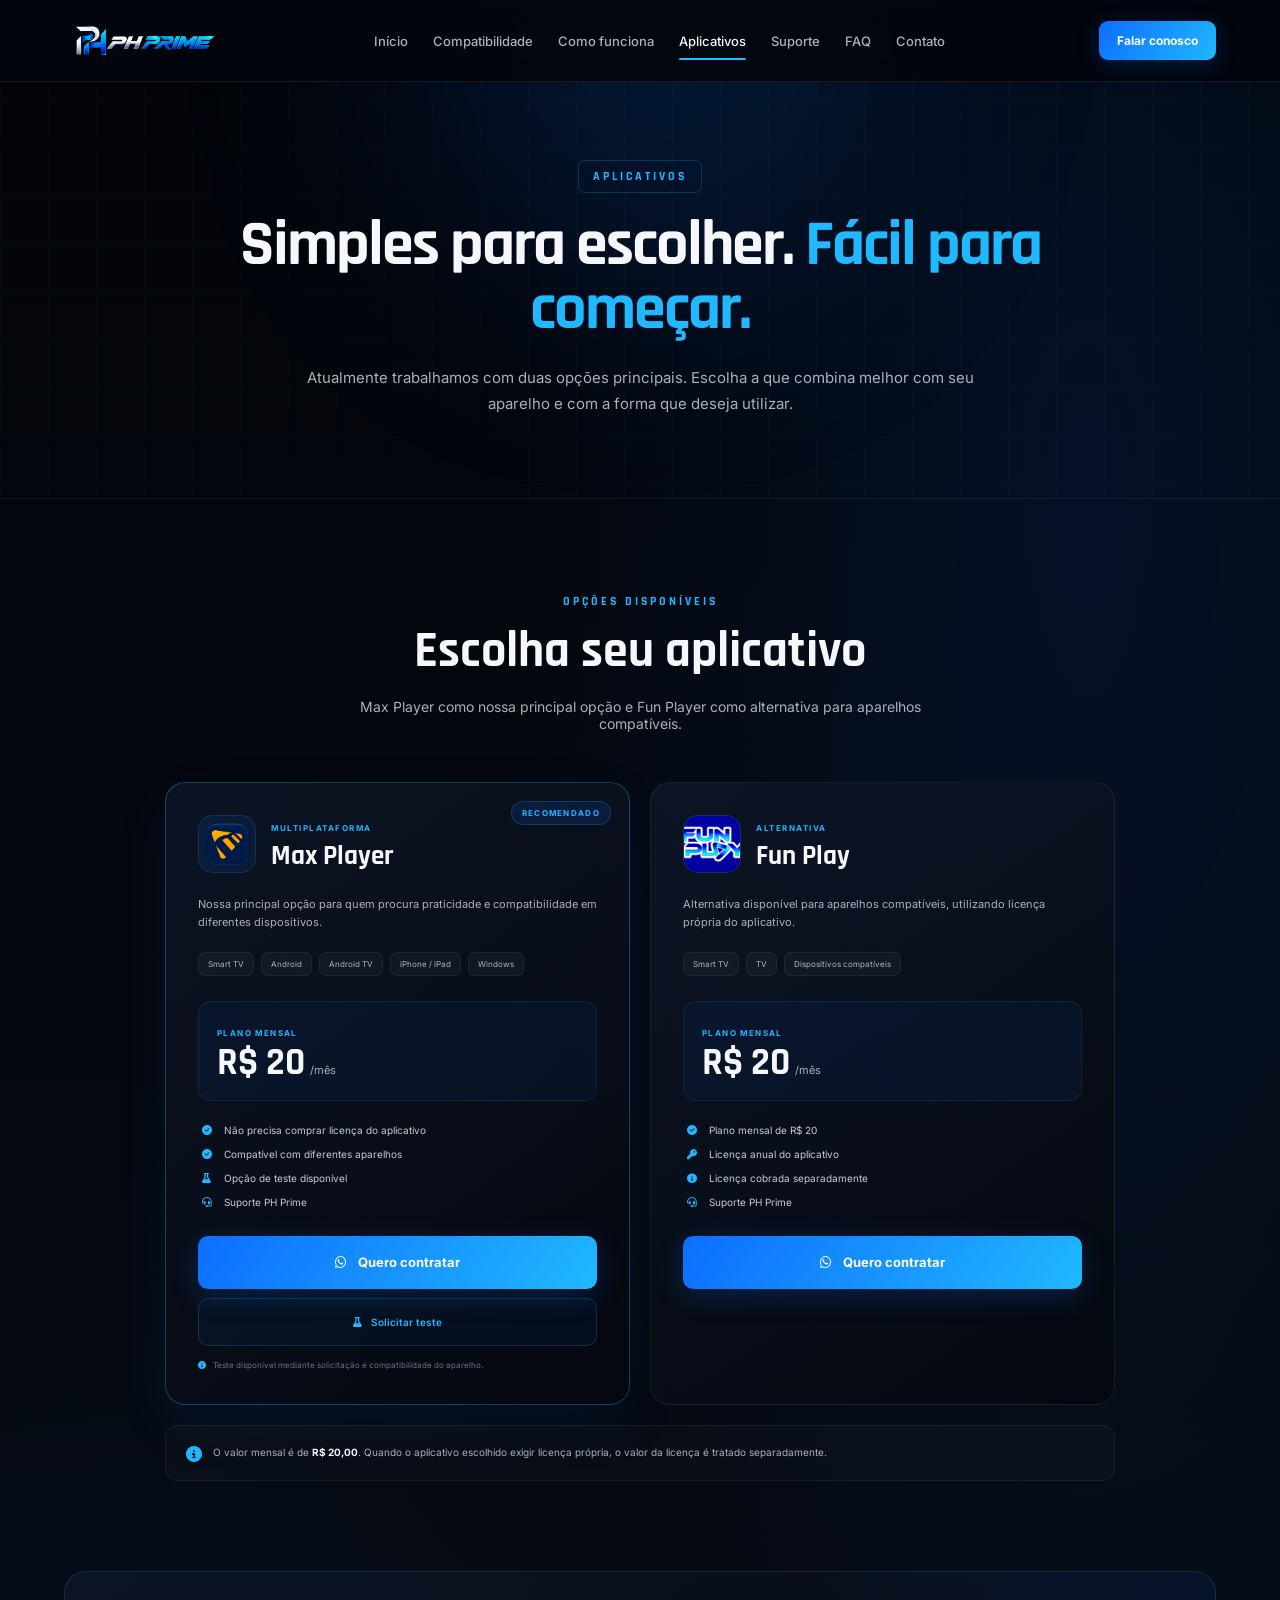
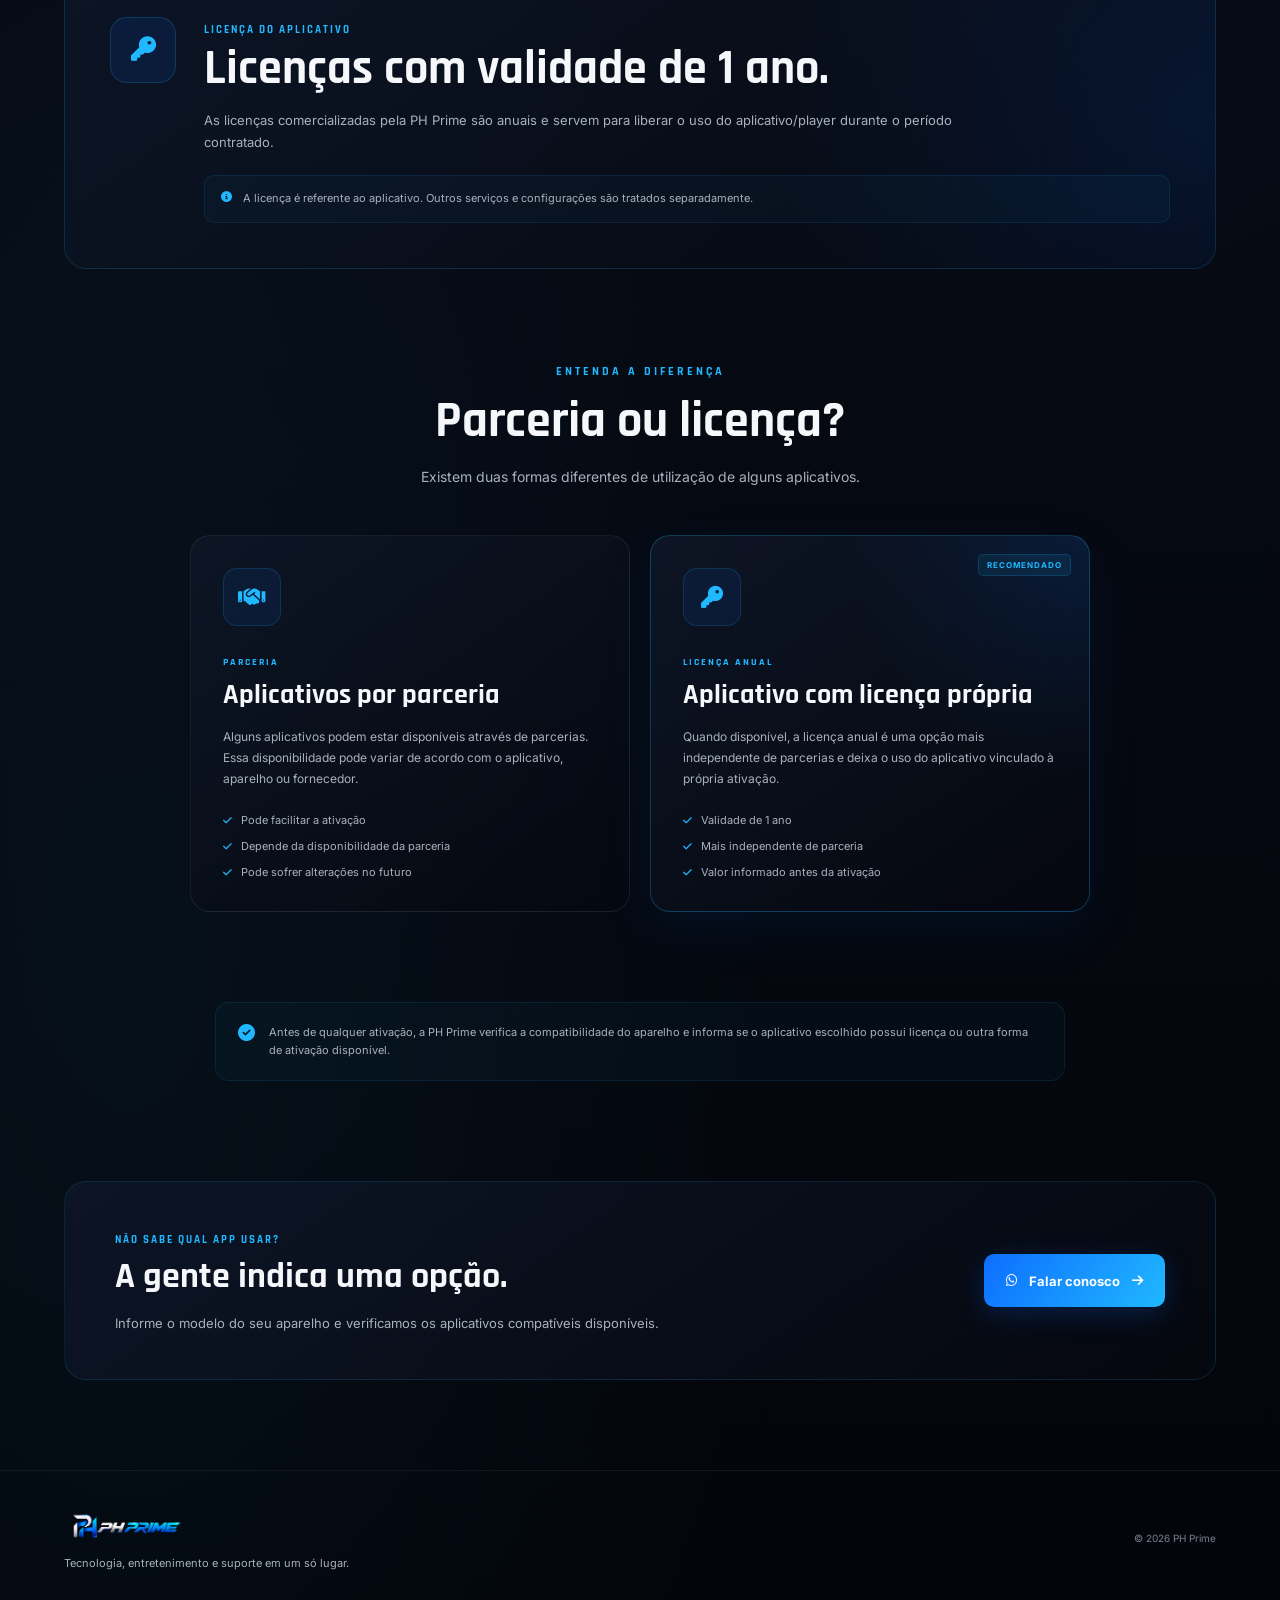
==== commit 5f061b74: "versão final do site V1.00" ====
--- a/aplicativos.html
+++ b/aplicativos.html
@@ -2,6 +2,7 @@
 <html lang="pt-BR">
 
 <head>
+
     <meta charset="UTF-8">
 
     <meta
@@ -26,7 +27,7 @@
 
     <meta
         name="description"
-        content="Conheça os aplicativos compatíveis, opções de licença anual e suporte da PH Prime."
+        content="Conheça os aplicativos disponíveis, valores, testes, licenças e suporte da PH Prime."
     >
 
     <title>Aplicativos | PH Prime</title>
@@ -65,16 +66,20 @@
         rel="stylesheet"
         href="css/style.css"
     >
-<link
-    rel="icon"
-    type="image/png"
-    href="assets/logo/ph-prime-quadrada.png"
->
-
-<link
-    rel="apple-touch-icon"
-    href="assets/logo/ph-prime-quadrada.png"
->
+
+
+    <!-- FAVICON -->
+
+    <link
+        rel="icon"
+        type="image/png"
+        href="assets/logo/ph-prime-quadrada.png"
+    >
+
+    <link
+        rel="apple-touch-icon"
+        href="assets/logo/ph-prime-quadrada.png"
+    >
 
 </head>
 
@@ -157,12 +162,15 @@
                 >
                     FAQ
                 </a>
-<a
-    href="contato.html"
-    class="nav-link"
->
-    Contato
-</a>
+
+
+                <a
+                    href="contato.html"
+                    class="nav-link"
+                >
+                    Contato
+                </a>
+
             </nav>
 
 
@@ -187,6 +195,7 @@
 
             </button>
 
+
         </div>
 
     </header>
@@ -214,16 +223,15 @@
 
 
                 <h1>
-                    O aplicativo certo
-                    <span>para cada aparelho.</span>
+                    Simples para escolher.
+                    <span>Fácil para começar.</span>
                 </h1>
 
 
                 <p>
-                    Trabalhamos com diferentes opções de players
-                    para TVs, celulares, tablets e computadores.
-                    A escolha depende do dispositivo e da
-                    compatibilidade disponível.
+                    Atualmente trabalhamos com duas opções principais.
+                    Escolha a que combina melhor com seu aparelho
+                    e com a forma que deseja utilizar.
                 </p>
 
 
@@ -234,7 +242,7 @@
 
 
         <!-- =========================
-             APPS
+             APLICATIVOS
         ========================== -->
 
         <section class="apps-section">
@@ -245,397 +253,411 @@
                 <div class="section-heading">
 
                     <span>
-                        OPÇÕES COMPATÍVEIS
+                        OPÇÕES DISPONÍVEIS
                     </span>
 
 
                     <h2>
-                        Aplicativos disponíveis
+                        Escolha seu aplicativo
                     </h2>
 
 
                     <p>
-                        Algumas das opções que podem ser utilizadas
-                        de acordo com o aparelho.
+                        Max Player como nossa principal opção
+                        e Fun Player como alternativa para
+                        aparelhos compatíveis.
                     </p>
 
                 </div>
 
 
 
-                <div class="apps-grid">
-
-
-                    <!-- ASSIST+ -->
-
-                    <article class="app-card">
-
-                        <div class="app-top">
-
-                            <div class="app-icon">
-                                <i class="fa-solid fa-tv"></i>
-                            </div>
-
-
-                            <span class="app-status">
+                <div class="apps-principais-grid">
+
+
+                    <!-- =========================
+                         MAX PLAYER
+                    ========================== -->
+
+                    <article
+                        class="app-principal-card app-principal-destaque"
+                    >
+
+
+                        <div class="app-principal-badge">
+                            RECOMENDADO
+                        </div>
+
+
+                        <div class="app-principal-top">
+
+
+                           <div class="app-principal-icon app-logo-oficial">
+
+    <img
+        src="assets/imagens/max-player.png"
+        alt="Max Player"
+    >
+
+</div>
+
+
+                            <div>
+
+                                <span class="app-principal-tag">
+                                    MULTIPLATAFORMA
+                                </span>
+
+
+                                <h3>
+                                    Max Player
+                                </h3>
+
+                            </div>
+
+
+                        </div>
+
+
+
+                        <p class="app-principal-descricao">
+
+                            Nossa principal opção para quem
+                            procura praticidade e compatibilidade
+                            em diferentes dispositivos.
+
+                        </p>
+
+
+
+                        <div class="app-principal-plataformas">
+
+                            <span>
+                                Smart TV
+                            </span>
+
+                            <span>
+                                Android
+                            </span>
+
+                            <span>
+                                Android TV
+                            </span>
+
+                            <span>
+                                iPhone / iPad
+                            </span>
+
+                            <span>
+                                Windows
+                            </span>
+
+                        </div>
+
+
+
+                        <div class="app-principal-preco">
+
+                            <span>
+                                PLANO MENSAL
+                            </span>
+
+
+                            <div>
+
+                                <strong>
+                                    R$ 20
+                                </strong>
+
+                                <small>
+                                    /mês
+                                </small>
+
+                            </div>
+
+                        </div>
+
+
+
+                        <div class="app-principal-beneficios">
+
+
+                            <div>
+
+                                <i class="fa-solid fa-circle-check"></i>
+
+                                <span>
+                                     Não precisa comprar licença do aplicativo
+                                </span>
+
+                            </div>
+
+
+                            <div>
+
+                                <i class="fa-solid fa-circle-check"></i>
+
+                                <span>
+                                    Compatível com diferentes aparelhos
+                                </span>
+
+                            </div>
+
+
+                            <div>
+
+                                <i class="fa-solid fa-flask"></i>
+
+                                <span>
+                                    Opção de teste disponível
+                                </span>
+
+                            </div>
+
+
+                            <div>
+
+                                <i class="fa-solid fa-headset"></i>
+
+                                <span>
+                                    Suporte PH Prime
+                                </span>
+
+                            </div>
+
+
+                        </div>
+
+
+
+                        <div class="app-principal-acoes">
+
+
+                            <a
+                                href="contato.html?interesse=max-player"
+                                class="btn btn-principal"
+                            >
+
+                                <i class="fa-brands fa-whatsapp"></i>
+
+                                Quero contratar
+
+                            </a>
+
+
+                            <a
+                                href="contato.html?interesse=teste-max-player"
+                                class="btn-app-teste"
+                            >
+
+                                <i class="fa-solid fa-flask"></i>
+
+                                Solicitar teste
+
+                            </a>
+
+
+                        </div>
+
+
+
+                        <p class="app-teste-observacao">
+
+                            <i class="fa-solid fa-circle-info"></i>
+
+                            Teste disponível mediante solicitação
+                            e compatibilidade do aparelho.
+
+                        </p>
+
+
+                    </article>
+
+
+
+                    <!-- =========================
+                         FUN PLAYER
+                    ========================== -->
+
+                    <article class="app-principal-card">
+
+
+                        <div class="app-principal-top">
+
+<div class="app-principal-icon app-logo-oficial">
+
+    <img
+        src="assets/imagens/fun-play.png"
+        alt="Fun Play"
+    >
+
+</div>
+
+                            <div>
+
+                                <span class="app-principal-tag">
+                                    ALTERNATIVA
+                                </span>
+
+
+                                <h3>
+                                    Fun Play
+                                </h3>
+
+                            </div>
+
+
+                        </div>
+
+
+
+                        <p class="app-principal-descricao">
+
+                            Alternativa disponível para aparelhos
+                            compatíveis, utilizando licença própria
+                            do aplicativo.
+
+                        </p>
+
+
+
+                        <div class="app-principal-plataformas">
+
+                            <span>
+                                Smart TV
+                            </span>
+
+                            <span>
                                 TV
                             </span>
 
-                        </div>
-
-
-                        <h3>
-                            Assist+
-                        </h3>
-
-
-                        <p>
-                            Opção utilizada em aparelhos compatíveis,
-                            incluindo diferentes modelos de Smart TV.
-                        </p>
-
-
-                        <div class="app-plataformas">
-
-                            <span>LG</span>
-                            <span>Samsung</span>
-                            <span>Roku</span>
-
-                        </div>
-
-
-                        <a href="contato.html">
-                            Consultar
-                            <i class="fa-solid fa-arrow-right"></i>
-                        </a>
+                            <span>
+                                Dispositivos compatíveis
+                            </span>
+
+                        </div>
+
+
+
+                        <div class="app-principal-preco">
+
+                            <span>
+                                PLANO MENSAL
+                            </span>
+
+
+                            <div>
+
+                                <strong>
+                                    R$ 20
+                                </strong>
+
+                                <small>
+                                    /mês
+                                </small>
+
+                            </div>
+
+                        </div>
+
+
+
+                        <div class="app-principal-beneficios">
+
+
+                            <div>
+
+                                <i class="fa-solid fa-circle-check"></i>
+
+                                <span>
+                                    Plano mensal de R$ 20
+                                </span>
+
+                            </div>
+
+
+                            <div>
+
+                                <i class="fa-solid fa-key"></i>
+
+                                <span>
+                                    Licença anual do aplicativo
+                                </span>
+
+                            </div>
+
+
+                            <div>
+
+                                <i class="fa-solid fa-circle-info"></i>
+
+                                <span>
+                                    Licença cobrada separadamente
+                                </span>
+
+                            </div>
+
+
+                            <div>
+
+                                <i class="fa-solid fa-headset"></i>
+
+                                <span>
+                                    Suporte PH Prime
+                                </span>
+
+                            </div>
+
+
+                        </div>
+
+
+
+                        <div class="app-principal-acoes">
+
+
+                            <a
+                                href="contato.html?interesse=fun-player"
+                                class="btn btn-principal"
+                            >
+
+                                <i class="fa-brands fa-whatsapp"></i>
+
+                                Quero contratar
+
+                            </a>
+
+
+                        </div>
+
 
                     </article>
 
 
-
-                    <!-- FUN PLAYER -->
-
-                    <article class="app-card app-card-destaque">
-
-                        <div class="app-top">
-
-                            <div class="app-icon">
-                                <i class="fa-solid fa-play"></i>
-                            </div>
-
-
-                            <span class="app-status app-status-azul">
-                                Licença anual
-                            </span>
-
-                        </div>
-
-
-                        <h3>
-                            Fun Player
-                        </h3>
-
-
-                        <p>
-                            Player compatível com diferentes aparelhos
-                            e disponível com opção de licença anual.
-                        </p>
-
-
-                        <div class="app-plataformas">
-
-                            <span>Smart TV</span>
-                            <span>TV</span>
-
-                        </div>
-
-
-                        <a href="contato.html">
-                            Consultar
-                            <i class="fa-solid fa-arrow-right"></i>
-                        </a>
-
-                    </article>
-
-
-
-                    <!-- IBO -->
-
-                    <article class="app-card">
-
-                        <div class="app-top">
-
-                            <div class="app-icon">
-                                <i class="fa-solid fa-display"></i>
-                            </div>
-
-
-                            <span class="app-status">
-                                TV
-                            </span>
-
-                        </div>
-
-
-                        <h3>
-                            IBO Player
-                        </h3>
-
-
-                        <p>
-                            Outra opção de player disponível
-                            para dispositivos e Smart TVs compatíveis.
-                        </p>
-
-
-                        <div class="app-plataformas">
-
-                            <span>Smart TV</span>
-                            <span>TV</span>
-
-                        </div>
-
-
-                        <a href="contato.html">
-                            Consultar
-                            <i class="fa-solid fa-arrow-right"></i>
-                        </a>
-
-                    </article>
-
-
-
-                    <!-- APPLAY -->
-
-                    <article class="app-card">
-
-                        <div class="app-top">
-
-                            <div class="app-icon">
-                                <i class="fa-brands fa-android"></i>
-                            </div>
-
-
-                            <span class="app-status">
-                                Android
-                            </span>
-
-                        </div>
-
-
-                        <h3>
-                            Applay
-                        </h3>
-
-
-                        <p>
-                            Opção prática para celulares,
-                            tablets e aparelhos com sistema Android.
-                        </p>
-
-
-                        <div class="app-plataformas">
-
-                            <span>Android</span>
-                            <span>Android TV</span>
-
-                        </div>
-
-
-                        <a href="contato.html">
-                            Consultar
-                            <i class="fa-solid fa-arrow-right"></i>
-                        </a>
-
-                    </article>
-
-
-
-                    <!-- XTREAM -->
-
-                    <article class="app-card">
-
-                        <div class="app-top">
-
-                            <div class="app-icon">
-                                <i class="fa-brands fa-android"></i>
-                            </div>
-
-
-                            <span class="app-status">
-                                Android
-                            </span>
-
-                        </div>
-
-
-                        <h3>
-                            IPTV Xtream Player
-                        </h3>
-
-
-                        <p>
-                            Player disponível para alguns
-                            dispositivos Android compatíveis.
-                        </p>
-
-
-                        <div class="app-plataformas">
-
-                            <span>Android</span>
-                            <span>Android TV</span>
-
-                        </div>
-
-
-                        <a href="contato.html">
-                            Consultar
-                            <i class="fa-solid fa-arrow-right"></i>
-                        </a>
-
-                    </article>
-
-
-
-                    <!-- WINDOWS -->
-
-                    <article class="app-card">
-
-                        <div class="app-top">
-
-                            <div class="app-icon">
-                                <i class="fa-brands fa-windows"></i>
-                            </div>
-
-
-                            <span class="app-status">
-                                Windows
-                            </span>
-
-                        </div>
-
-
-                        <h3>
-                            IPTV Stream Player
-                        </h3>
-
-
-                        <p>
-                            Opção de player para computadores
-                            e notebooks com Windows.
-                        </p>
-
-
-                        <div class="app-plataformas">
-
-                            <span>PC</span>
-                            <span>Notebook</span>
-
-                        </div>
-
-
-                        <a href="contato.html">
-                            Consultar
-                            <i class="fa-solid fa-arrow-right"></i>
-                        </a>
-
-                    </article>
-
-
-
-                    <!-- IOS -->
-
-                    <article class="app-card">
-
-                        <div class="app-top">
-
-                            <div class="app-icon">
-                                <i class="fa-brands fa-apple"></i>
-                            </div>
-
-
-                            <span class="app-status">
-                                iOS
-                            </span>
-
-                        </div>
-
-
-                        <h3>
-                            Players para iOS
-                        </h3>
-
-
-                        <p>
-                            Também verificamos opções compatíveis
-                            para iPhone e iPad.
-                        </p>
-
-
-                        <div class="app-plataformas">
-
-                            <span>iPhone</span>
-                            <span>iPad</span>
-
-                        </div>
-
-
-                        <a href="contato.html">
-                            Consultar
-                            <i class="fa-solid fa-arrow-right"></i>
-                        </a>
-
-                    </article>
-
-
-
-                    <!-- OUTROS -->
-
-                    <article class="app-card">
-
-                        <div class="app-top">
-
-                            <div class="app-icon">
-                                <i class="fa-solid fa-layer-group"></i>
-                            </div>
-
-
-                            <span class="app-status">
-                                Outros
-                            </span>
-
-                        </div>
-
-
-                        <h3>
-                            Outras opções
-                        </h3>
-
-
-                        <p>
-                            Dependendo do dispositivo,
-                            podemos indicar outros players compatíveis.
-                        </p>
-
-
-                        <div class="app-plataformas">
-
-                            <span>TV</span>
-                            <span>Mobile</span>
-                            <span>PC</span>
-
-                        </div>
-
-
-                        <a href="contato.html">
-                            Consultar
-                            <i class="fa-solid fa-arrow-right"></i>
-                        </a>
-
-                    </article>
-
-
                 </div>
+
+
+
+                <!-- PREÇO -->
+
+                <div class="apps-preco-aviso">
+
+                    <i class="fa-solid fa-circle-info"></i>
+
+
+                    <p>
+
+                        O valor mensal é de
+                        <strong>R$ 20,00</strong>.
+
+                        Quando o aplicativo escolhido exigir
+                        licença própria, o valor da licença
+                        é tratado separadamente.
+
+                    </p>
+
+                </div>
+
 
             </div>
 
@@ -677,9 +699,11 @@
 
 
                         <p>
+
                             As licenças comercializadas pela PH Prime
                             são anuais e servem para liberar o uso do
                             aplicativo/player durante o período contratado.
+
                         </p>
 
 
@@ -687,9 +711,13 @@
 
                             <i class="fa-solid fa-circle-info"></i>
 
+
                             <span>
+
                                 A licença é referente ao aplicativo.
-                                Outros serviços e configurações são tratados separadamente.
+                                Outros serviços e configurações
+                                são tratados separadamente.
+
                             </span>
 
                         </div>
@@ -699,6 +727,7 @@
 
 
                 </div>
+
 
             </div>
 
@@ -743,6 +772,7 @@
 
                     <article class="parceria-card">
 
+
                         <div class="parceria-icon">
 
                             <i class="fa-solid fa-handshake"></i>
@@ -761,39 +791,56 @@
 
 
                         <p>
+
                             Alguns aplicativos podem estar disponíveis
                             através de parcerias. Essa disponibilidade
                             pode variar de acordo com o aplicativo,
                             aparelho ou fornecedor.
+
                         </p>
 
 
                         <ul>
 
                             <li>
+
                                 <i class="fa-solid fa-check"></i>
+
                                 Pode facilitar a ativação
+
                             </li>
 
+
                             <li>
+
                                 <i class="fa-solid fa-check"></i>
+
                                 Depende da disponibilidade da parceria
+
                             </li>
 
+
                             <li>
+
                                 <i class="fa-solid fa-check"></i>
+
                                 Pode sofrer alterações no futuro
+
                             </li>
 
                         </ul>
 
+
                     </article>
 
 
 
                     <!-- LICENÇA -->
 
-                    <article class="parceria-card parceria-card-principal">
+                    <article
+                        class="parceria-card parceria-card-principal"
+                    >
+
 
                         <div class="parceria-recomendado">
                             RECOMENDADO
@@ -818,35 +865,51 @@
 
 
                         <p>
-                            Quando disponível, a licença anual é uma opção
-                            mais independente de parcerias e deixa o uso
-                            do aplicativo vinculado à própria ativação.
+
+                            Quando disponível, a licença anual
+                            é uma opção mais independente de parcerias
+                            e deixa o uso do aplicativo vinculado
+                            à própria ativação.
+
                         </p>
 
 
                         <ul>
 
                             <li>
+
                                 <i class="fa-solid fa-check"></i>
+
                                 Validade de 1 ano
+
                             </li>
 
+
                             <li>
+
                                 <i class="fa-solid fa-check"></i>
+
                                 Mais independente de parceria
+
                             </li>
 
+
                             <li>
+
                                 <i class="fa-solid fa-check"></i>
+
                                 Valor informado antes da ativação
+
                             </li>
 
                         </ul>
 
+
                     </article>
 
 
                 </div>
+
 
             </div>
 
@@ -865,6 +928,7 @@
 
                 <div class="apps-aviso">
 
+
                     <div>
 
                         <i class="fa-solid fa-circle-check"></i>
@@ -873,11 +937,14 @@
 
 
                     <p>
+
                         Antes de qualquer ativação, a PH Prime verifica
                         a compatibilidade do aparelho e informa se o
                         aplicativo escolhido possui licença ou outra
                         forma de ativação disponível.
+
                     </p>
+
 
                 </div>
 
@@ -902,6 +969,7 @@
 
                     <div class="cta-conteudo">
 
+
                         <span>
                             NÃO SABE QUAL APP USAR?
                         </span>
@@ -913,10 +981,13 @@
 
 
                         <p>
+
                             Informe o modelo do seu aparelho
                             e verificamos os aplicativos
                             compatíveis disponíveis.
+
                         </p>
+
 
                     </div>
 
@@ -929,7 +1000,7 @@
 
                         <i class="fa-brands fa-whatsapp"></i>
 
-                        Falar no WhatsApp
+                        Falar conosco
 
                         <i class="fa-solid fa-arrow-right"></i>
 
@@ -937,6 +1008,7 @@
 
 
                 </div>
+
 
             </div>
 
@@ -965,8 +1037,10 @@
 
 
                 <p>
+
                     Tecnologia, entretenimento e suporte
                     em um só lugar.
+
                 </p>
 
             </div>
--- a/css/style.css
+++ b/css/style.css
@@ -5360,4 +5360,469 @@
         font-size: 9px;
     }
 
+}
+
+/* ==========================================
+   APLICATIVOS PRINCIPAIS
+========================================== */
+
+.apps-principais-grid {
+    max-width: 950px;
+
+    margin:
+        45px auto 0;
+
+    display: grid;
+
+    grid-template-columns:
+        repeat(2, 1fr);
+
+    gap: 20px;
+}
+
+
+.app-principal-card {
+    position: relative;
+
+    padding: 32px;
+
+    border-radius: 20px;
+
+    background:
+        linear-gradient(
+            145deg,
+            rgba(16, 24, 42, 0.76),
+            rgba(5, 8, 15, 0.94)
+        );
+
+    border:
+        1px solid
+        rgba(255, 255, 255, 0.07);
+}
+
+
+.app-principal-destaque {
+    border-color:
+        rgba(32, 184, 255, 0.30);
+
+    box-shadow:
+        0 20px 55px
+        rgba(13, 110, 255, 0.08);
+}
+
+
+.app-principal-badge {
+    position: absolute;
+
+    top: 18px;
+    right: 18px;
+
+    padding:
+        6px 10px;
+
+    border-radius: 20px;
+
+    background:
+        rgba(13, 110, 255, 0.14);
+
+    border:
+        1px solid
+        rgba(32, 184, 255, 0.20);
+
+    color:
+        var(--azul-claro);
+
+    font-size: 8px;
+    font-weight: 700;
+
+    letter-spacing: 1.3px;
+}
+
+
+.app-principal-top {
+    display: flex;
+    align-items: center;
+
+    gap: 15px;
+}
+
+
+.app-principal-icon {
+    width: 58px;
+    height: 58px;
+
+    display: flex;
+    align-items: center;
+    justify-content: center;
+
+    flex-shrink: 0;
+
+    border-radius: 15px;
+
+    background:
+        rgba(13, 110, 255, 0.10);
+
+    border:
+        1px solid
+        rgba(32, 184, 255, 0.16);
+
+    color:
+        var(--azul-claro);
+
+    font-size: 22px;
+}
+
+
+.app-principal-tag {
+    color:
+        var(--azul-claro);
+
+    font-size: 8px;
+    font-weight: 700;
+
+    letter-spacing: 1.5px;
+}
+
+
+.app-principal-top h3 {
+    margin-top: 4px;
+
+    font-family:
+        "Rajdhani",
+        sans-serif;
+
+    font-size: 27px;
+}
+
+
+.app-principal-descricao {
+    margin-top: 22px;
+
+    color:
+        var(--cinza);
+
+    font-size: 11px;
+
+    line-height: 1.7;
+}
+
+
+.app-principal-plataformas {
+    margin-top: 20px;
+
+    display: flex;
+    flex-wrap: wrap;
+
+    gap: 7px;
+}
+
+
+.app-principal-plataformas span {
+    padding:
+        6px 9px;
+
+    border-radius: 7px;
+
+    background:
+        rgba(255, 255, 255, 0.035);
+
+    border:
+        1px solid
+        rgba(255, 255, 255, 0.06);
+
+    color:
+        #aeb8c7;
+
+    font-size: 8px;
+}
+
+
+.app-principal-preco {
+    margin-top: 25px;
+
+    padding: 18px;
+
+    border-radius: 13px;
+
+    background:
+        rgba(13, 110, 255, 0.06);
+
+    border:
+        1px solid
+        rgba(32, 184, 255, 0.12);
+}
+
+
+.app-principal-preco > span {
+    color:
+        var(--azul-claro);
+
+    font-size: 8px;
+    font-weight: 700;
+
+    letter-spacing: 1.4px;
+}
+
+
+.app-principal-preco div {
+    margin-top: 4px;
+
+    display: flex;
+    align-items: baseline;
+
+    gap: 5px;
+}
+
+
+.app-principal-preco strong {
+    font-family:
+        "Rajdhani",
+        sans-serif;
+
+    font-size: 38px;
+
+    line-height: 1;
+}
+
+
+.app-principal-preco small {
+    color:
+        var(--cinza);
+
+    font-size: 11px;
+}
+
+
+.app-principal-beneficios {
+    margin-top: 23px;
+
+    display: grid;
+
+    gap: 12px;
+}
+
+
+.app-principal-beneficios div {
+    display: flex;
+    align-items: center;
+
+    gap: 9px;
+
+    color:
+        #c4ccd7;
+
+    font-size: 10px;
+}
+
+
+.app-principal-beneficios i {
+    width: 17px;
+
+    color:
+        var(--azul-claro);
+
+    text-align: center;
+}
+
+
+.app-principal-acoes {
+    margin-top: 28px;
+
+    display: grid;
+
+    gap: 9px;
+}
+
+
+.app-principal-acoes .btn {
+    width: 100%;
+}
+
+
+.btn-app-teste {
+    min-height: 48px;
+
+    padding:
+        0 18px;
+
+    display: flex;
+    align-items: center;
+    justify-content: center;
+
+    gap: 9px;
+
+    border-radius: 10px;
+
+    border:
+        1px solid
+        rgba(32, 184, 255, 0.19);
+
+    background:
+        rgba(13, 110, 255, 0.05);
+
+    color:
+        var(--azul-claro);
+
+    font-size: 10px;
+    font-weight: 600;
+
+    transition:
+        background 0.2s ease,
+        border-color 0.2s ease,
+        transform 0.2s ease;
+}
+
+
+.btn-app-teste:hover {
+    background:
+        rgba(13, 110, 255, 0.11);
+
+    border-color:
+        rgba(32, 184, 255, 0.35);
+
+    transform:
+        translateY(-2px);
+}
+
+
+.app-teste-observacao {
+    margin-top: 13px;
+
+    display: flex;
+    align-items: flex-start;
+
+    gap: 7px;
+
+    color:
+        #697483;
+
+    font-size: 8px;
+
+    line-height: 1.6;
+}
+
+
+.app-teste-observacao i {
+    margin-top: 2px;
+
+    color:
+        var(--azul-claro);
+}
+
+
+.apps-preco-aviso {
+    max-width: 950px;
+
+    margin:
+        20px auto 0;
+
+    padding: 18px 20px;
+
+    display: flex;
+    align-items: flex-start;
+
+    gap: 11px;
+
+    border-radius: 13px;
+
+    background:
+        rgba(255, 255, 255, 0.02);
+
+    border:
+        1px solid
+        rgba(255, 255, 255, 0.06);
+}
+
+
+.apps-preco-aviso > i {
+    margin-top: 2px;
+
+    color:
+        var(--azul-claro);
+}
+
+
+.apps-preco-aviso p {
+    color:
+        var(--cinza);
+
+    font-size: 10px;
+
+    line-height: 1.7;
+}
+
+
+.apps-preco-aviso strong {
+    color:
+        var(--branco);
+}
+
+
+
+/* ==========================================
+   APLICATIVOS - TABLET
+========================================== */
+
+@media (max-width: 780px) {
+
+    .apps-principais-grid {
+        grid-template-columns:
+            1fr;
+    }
+
+}
+
+
+
+/* ==========================================
+   APLICATIVOS - CELULAR
+========================================== */
+
+@media (max-width: 480px) {
+
+    .apps-principais-grid {
+        margin-top: 30px;
+    }
+
+
+    .app-principal-card {
+        padding:
+            26px 20px;
+    }
+
+
+    .app-principal-badge {
+        position: static;
+
+        display: inline-block;
+
+        margin-bottom: 18px;
+    }
+
+
+    .app-principal-top h3 {
+        font-size: 25px;
+    }
+
+
+    .app-principal-preco strong {
+        font-size: 34px;
+    }
+
+
+    .apps-preco-aviso {
+        padding: 15px;
+    }
+
+}
+
+.app-logo-oficial {
+    padding: 0;
+    overflow: hidden;
+}
+
+.app-logo-oficial img {
+    width: 100%;
+    height: 100%;
+    object-fit: cover;
 }
